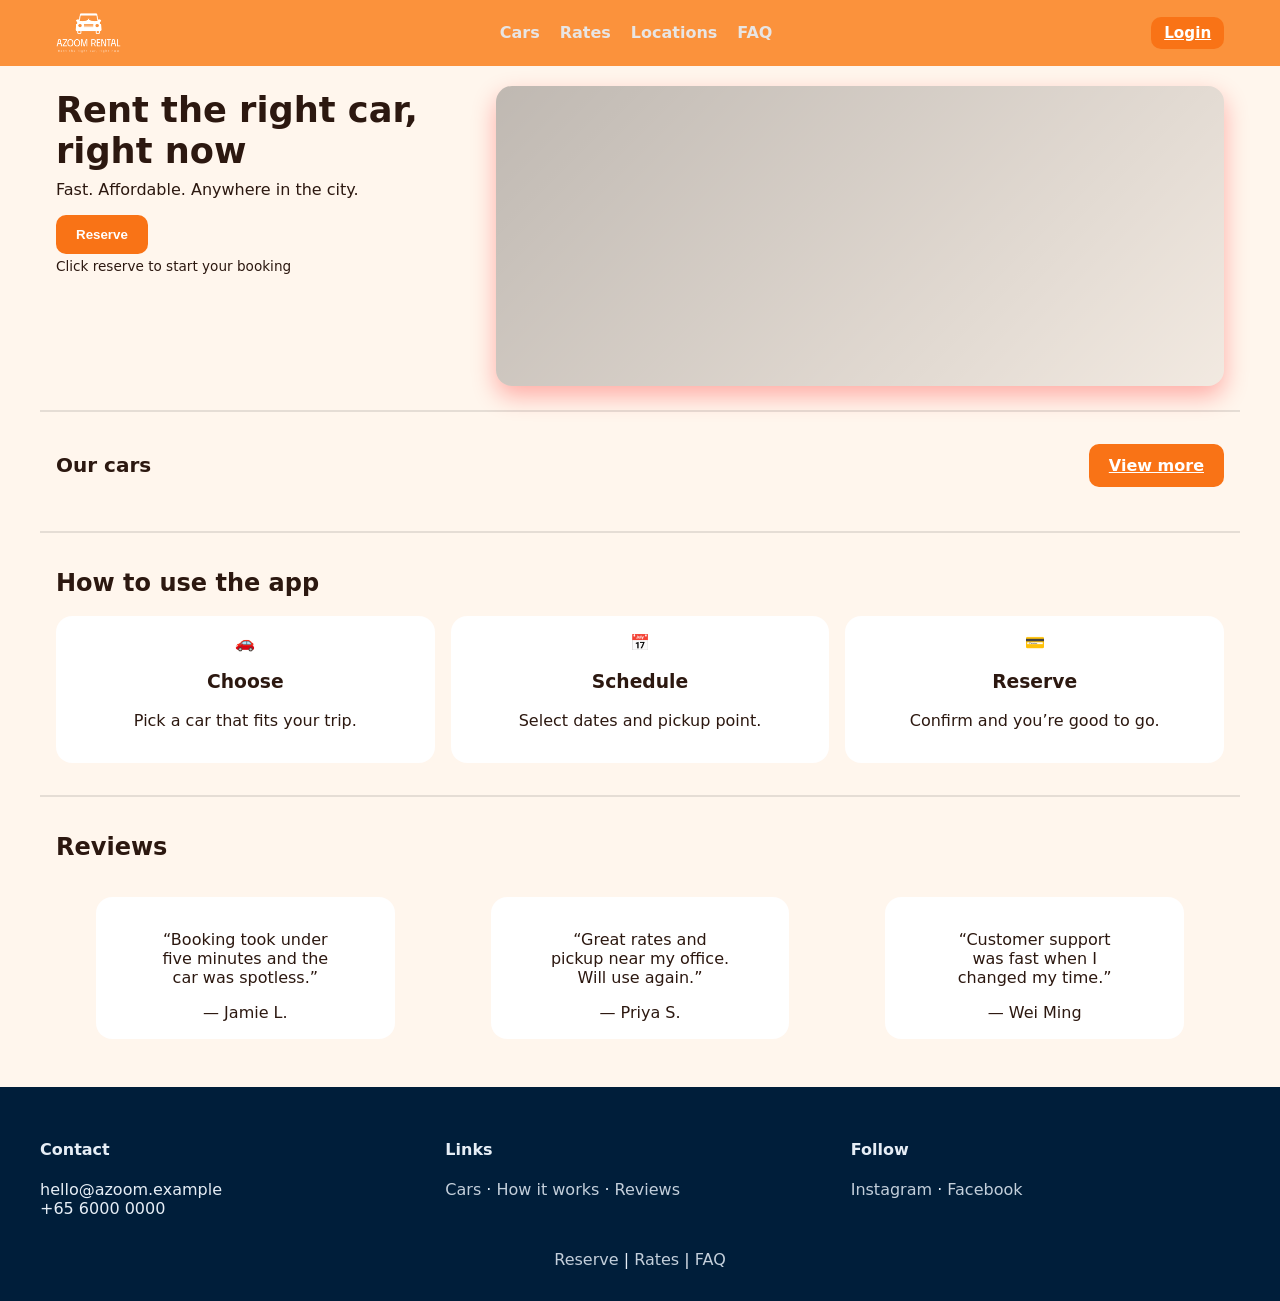
==== index.html @ f53ea522 "changes to file locations: - img folders wasnt detected on page, changes were made to file locations" ====
<!DOCTYPE html>
<html lang="en">
  <head>
    <meta charset="UTF-8" />
    <meta name="viewport" content="width=device-width, initial-scale=1" />
    <title>AZoom Rental</title>

    <link rel="stylesheet" href="./css/style.css" />
    <link
      rel="stylesheet"
      href="https://cdnjs.cloudflare.com/ajax/libs/font-awesome/6.5.0/css/all.min.css"
    />
    <script src="./js/script.js"></script>
  </head>

  <body>
    <!-- HEADER -->
    <header class="header" id="top">
      <div class="header-wrap">
        <!-- <a
          class="logo"
          src="img/azoom-rental-high-resolution-logo-transparent.png"
          href="./index.html"
          >AZoom Rental</a
        > -->
        <a href="./index.html">
          <img
            class="logo"
            src="./img/azoom-rental-high-resolution-logo-transparent.png"
            alt="AZoom Rental Logo"
            href="./index.html"
          />
        </a>

        <!-- main nav -->
        <nav id="main-nav" class="nav" aria-label="Primary">
          <a href="./carList.html">Cars</a>
          <a href="./rates.html">Rates</a>
          <a href="./location.html">Locations</a>
          <a href="./faq.html">FAQ</a>
        </nav>

        <!-- hamburger -->
        <button class="menu" aria-label="Open menu">
          <i class="fas fa-bars"></i>
        </button>

        <!-- login -->
        <div class="login">
          <a href="./login.html" class="btn small">Login</a>
        </div>
      </div>
    </header>

    <!-- MAIN -->
    <main>
      <!-- HERO -->
      <section class="hero" aria-label="Hero">
        <div class="hero-copy">
          <h1>Rent the right car, right now</h1>
          <p>Fast. Affordable. Anywhere in the city.</p>

          <div class="hero-actions">
            <a href="./reserve.html"><button class="btn">Reserve</button></a>
            <p class="hint">Click reserve to start your booking</p>
          </div>
        </div>

        <div class="hero-img">
          <div class="hero-overlay" aria-hidden="true"></div>
        </div>
      </section>

      <!-- CARS -->
      <section id="cars" class="cars">
        <div class="section-head">
          <h2>Our cars</h2>
          <a class="btn btn-ghost" href="./carList.html">View more</a>
        </div>

        <!-- MAKE SURE THAT THE SECTION FOLLOWS THE FORMATTING OF CAR LIST, OTHERWISE IT WILL BE INCONSISTENT -->

        <!-- <div class="cards">
          <article class="card">
            <img
              src="https://images.unsplash.com/photo-1502877338535-766e1452684a?q=80&w=1200&auto=format&fit=crop"
              alt="Black sedan on a street"
            />
            <div class="card-body">
              <div>
                <h3>Sleek Sedan</h3>
                <p class="meta">
                  <span class="tag">Sedan</span>
                  <span class="rating">★ 4.8</span>
                </p>
              </div>
              <a href="./reserve.html"
                ><button class="link-btn">Reserve</button></a
              >
            </div>
          </article>

          <article class="card">
            <img
              src="https://images.unsplash.com/photo-1503376780353-7e6692767b70?q=80&w=1200&auto=format&fit=crop"
              alt="Grey SUV parked by trees"
            />
            <div class="card-body">
              <div>
                <h3>Urban SUV</h3>
                <p class="meta">
                  <span class="tag">SUV</span> <span class="rating">★ 4.7</span>
                </p>
              </div>
              <a href="./reserve.html"
                ><button class="link-btn">Reserve</button></a
              >
            </div>
          </article>

          <article class="card">
            <img
              src="https://images.unsplash.com/photo-1511919884226-fd3cad34687c?q=80&w=1200&auto=format&fit=crop"
              alt="Blue hatchback in city"
            />
            <div class="card-body">
              <div>
                <h3>City Hatch</h3>
                <p class="meta">
                  <span class="tag">Hatch</span>
                  <span class="rating">★ 4.6</span>
                </p>
              </div>
              <a href="./reserve.html"
                ><button class="link-btn">Reserve</button></a
              >
            </div>
          </article>
        </div> -->
      </section>

      <!-- HOW TO -->
      <section id="howto" class="steps">
        <h2>How to use the app</h2>
        <div class="steps-grid">
          <div class="step">
            <div class="icon">🚗</div>
            <h3>Choose</h3>
            <p>Pick a car that fits your trip.</p>
          </div>
          <div class="step">
            <div class="icon">📅</div>
            <h3>Schedule</h3>
            <p>Select dates and pickup point.</p>
          </div>
          <div class="step">
            <div class="icon">💳</div>
            <h3>Reserve</h3>
            <p>Confirm and you’re good to go.</p>
          </div>
        </div>
      </section>

      <!-- REVIEWS -->
      <section id="reviews" class="reviews">
        <h2>Reviews</h2>
        <div class="reviews-grid">
          <figure class="review">
            <blockquote>
              “Booking took under five minutes and the car was spotless.”
            </blockquote>
            <figcaption>— Jamie L.</figcaption>
          </figure>
          <figure class="review">
            <blockquote>
              “Great rates and pickup near my office. Will use again.”
            </blockquote>
            <figcaption>— Priya S.</figcaption>
          </figure>
          <figure class="review">
            <blockquote>
              “Customer support was fast when I changed my time.”
            </blockquote>
            <figcaption>— Wei Ming</figcaption>
          </figure>
        </div>
      </section>
    </main>

    <!-- FOOTER -->
    <footer class="footer">
      <div class="footer-grid">
        <div>
          <h4>Contact</h4>
          <p>hello@azoom.example<br />+65 6000 0000</p>
        </div>
        <div>
          <h4>Links</h4>
          <p>
            <a href="#cars">Cars</a> · <a href="#howto">How it works</a> ·
            <a href="#reviews">Reviews</a>
          </p>
        </div>
        <div>
          <h4>Follow</h4>
          <p><a href="#">Instagram</a> · <a href="#">Facebook</a></p>
        </div>
      </div>
      <div class="map">
        <a href="#cars">Reserve</a> | <a href="#">Rates</a> |
        <a href="#">FAQ</a>
      </div>
    </footer>
  </body>
</html>
---- css/style.css ----
/* ========== VARIABLES ========== */
/* :root {
  --bg: #002b5b;
  --surface: #0a2b4d;
  --nav: #02325d;
  --brand: #ff7a1a;
  --brand-dark: #e56f16;
  --text: #f2f4f8;
  --muted: #a9bed2;
  --line: rgba(255, 255, 255, 0.08);
  --shadow: 0 10px 30px rgba(0, 0, 0, 0.25);
} */

/* Modern Travel */
:root {
  --bg: #fff6ed;
  --surface: #fff;
  --nav: #fb923c;
  --brand: #f97316; /* bright orange */
  --brand-dark: #ea580c;
  --text: #2c1810;
  --muted: #a16207;
  --accent: #fde047; /* sunshine yellow */
  --accent-hover: #facc15;
  --line: rgba(0, 0, 0, 0.1);
  --shadow: 0 10px 25px rgba(255, 0, 0, 0.3);
}

/* ========== BASE ========== */
* {
  box-sizing: border-box;
}
body {
  margin: 0;
  font-family: system-ui, -apple-system, Segoe UI, Roboto, Arial, sans-serif;
  background: var(--bg);
  color: var(--text);
}

/* ========== HEADER ========== */
.header {
  background: var(--nav);
  position: sticky;
  top: 0;
  z-index: 1000;
  transition: box-shadow 0.25s ease;
}
.header.scrolled {
  box-shadow: 0 6px 18px rgba(0, 0, 0, 0.25);
}
.header-wrap {
  max-width: 1200px;
  margin: 0 auto;
  padding: 0.8rem 1rem;
  display: flex;
  justify-content: space-between;
  align-items: center;
}

.logo {
  /* font-weight: 800;
  font-size: 1.3rem;
  color: #fff;
  text-decoration: none; */
  height: 40px; /* adjust to match your nav size */
  width: auto; /* keep proportions */
  display: block;
}

.nav {
  display: flex;
  gap: 1.25rem;
  justify-content: center;
}
.nav a {
  color: #e6eef6;
  text-decoration: none;
  font-weight: 600;
  opacity: 0.9;
}
.nav a:hover,
.nav a.active {
  opacity: 1;
  text-decoration: underline;
}

.menu {
  display: none;
  font-size: 1.6rem;
  color: white;
  background: none;
  border: none;
  cursor: pointer;
  position: absolute;
  right: 110px;
}

.login {
  display: flex;
  align-items: center;
  justify-content: flex-end;
}

.btn,
.sbtn {
  background: var(--brand);
  color: #fff;
  border: none;
  cursor: pointer;
  padding: 0.75rem 1.25rem;
  border-radius: 10px;
  font-weight: 800;
  transition: 0.15s;
}
.btn:hover,
.sbtn {
  background: var(--brand-dark);
  transform: translateY(-1px);
}
.btn.small,
.sbtn.small {
  padding: 0.45rem 0.8rem;
  font-size: 0.95rem;
}

/* ========== About section  ========== */
.hero {
  max-width: 1200px;
  margin: 1.25rem auto 0;
  padding: 0 1rem 1.5rem;
  display: grid;
  grid-template-columns: 420px 1fr;
  gap: 1.25rem;
  border-bottom: 2px solid var(--line);
}
.hero h1 {
  margin: 0.2rem 0 0.6rem;
  font-size: 2.2rem;
}
.hero p {
  margin: 0.2rem 0 1rem;
  color: var(--text);
}
.hint {
  font-size: 0.85rem;
  color: var(--muted);
}
.hero-img {
  min-height: 300px;
  border-radius: 16px;
  background: center/cover no-repeat
    url("https://images.unsplash.com/photo-1494976388531-d1058494cdd8?q=80&w=1600&auto=format&fit=crop");
  position: relative;
  overflow: hidden;
  box-shadow: var(--shadow);
}
.hero-overlay {
  position: absolute;
  inset: 0;
  background: linear-gradient(135deg, rgba(0, 0, 0, 0.25), rgba(0, 0, 0, 0.05));
}

/* ========== CARS ========== */
.cars {
  max-width: 1200px;
  margin: 1rem auto 0;
  padding: 1rem;
}
.section-head {
  display: flex;
  justify-content: space-between;
  align-items: center;
  margin-bottom: 0.75rem;
}
.section-head h2 {
  margin: 0;
  font-size: 1.25rem;
}

.cards {
  display: grid;
  grid-template-columns: repeat(3, 1fr);
  gap: 1rem;
}
.link-btn {
  background: none;
  border: none;
  color: var(--brand);
  font-weight: 800;
  cursor: pointer;
}
.link-btn:hover {
  text-decoration: underline;
}
/*
.card {
  background: var(--surface);
  border-radius: 16px;
  overflow: hidden;
  display: flex;
  flex-direction: column;
  border: 1px solid rgba(255, 255, 255, 0.06);
  transition: 0.2s ease;
}
.card:hover {
  transform: translateY(-6px);
  box-shadow: var(--shadow);
}
.card img {
  width: 100%;
  height: 170px;
  object-fit: cover;
}
.card-body {
  padding: 0.9rem;
  display: flex;
  justify-content: space-between;
  align-items: center;
} */
/* .meta {
  color: var(--text);
}
.tag {
  padding: 0.08rem 0.4rem;
  background: rgba(255, 255, 255, 0.08);
  border-radius: 6px;
  margin-right: 0.4rem;
  font-size: 0.8rem;
}
.rating {
  font-weight: 700;
}
.price {
  font-weight: 800;
}
*/

/* ========== STEPS & REVIEWS ========== */
.steps,
.reviews {
  max-width: 1200px;
  margin: 1rem auto 0;
  padding: 1rem;
  border-top: 2px solid var(--line);
}
.steps-grid,
.reviews-grid {
  margin-top: 0.5rem;
  display: grid;
  gap: 1rem;
  grid-template-columns: repeat(3, 1fr);
}
.step,
.review {
  background: var(--surface);
  border: 1px solid rgba(255, 255, 255, 0.06);
  border-radius: 16px;
  padding: 1rem;
  text-align: center;
}

/* ========== FOOTER ========== */
.footer {
  background: #001e3a;
  color: #e6eef6;
  padding: 2rem 1rem;
  margin-top: 1rem;
}
.footer-grid {
  max-width: 1200px;
  margin: 0 auto;
  display: grid;
  grid-template-columns: repeat(auto-fit, minmax(220px, 1fr));
  gap: 1rem;
}
.footer-grid a,
.map a {
  color: #c3cfdb;
  text-decoration: none;
}
.footer-grid a:hover,
.map a:hover {
  text-decoration: underline;
}
.map {
  text-align: center;
  margin-top: 1rem;
}

/* Under carList.html*/
/* ===== Car list layout ===== */
.list {
  max-width: 1200px;
  margin: 1.25rem auto 0;
  padding: 0 1rem 1.5rem;
}

.list-head {
  display: flex;
  align-items: center;
  justify-content: space-between;
  gap: 1rem;
  margin-bottom: 0.75rem;
  border-bottom: 2px solid var(--line);
  padding-bottom: 0.75rem;
}
.list-head h1 {
  margin: 0;
}

/* search */
.search {
  display: flex;
  gap: 0.5rem;
  align-items: center;
}
.search input {
  width: clamp(220px, 40vw, 420px);
  padding: 0.65rem 0.8rem;
  border-radius: 10px;
  border: 1px solid rgba(255, 255, 255, 0.18);
  background: rgba(255, 255, 255, 0.06);
  color: var(--text);
  outline: none;
  transition: all 0.25s ease;
}
.search input::placeholder {
  color: var(--muted);
}
.search .sbtn {
  padding: 0.6rem 0.9rem;
}
.search input:hover,
.search input:focus {
  background: rgba(255, 255, 255, 0.18);
  border-color: var(--brand, #ff7a1a);
  box-shadow: 0 0 6px rgba(255, 122, 26, 0.4);
}
.sr {
  position: absolute;
  left: -9999px;
}

/* Filters */
/* two-column body */
.list-body {
  display: grid;
  grid-template-columns: 260px 1fr;
  gap: 1.25rem;
  margin-top: 1rem;
  justify-content: center; /* centers the grid items */
  align-items: start;
}

/* filters (left) */
/* .filters {
  background: var(--surface);
  border: 1px solid rgba(255, 255, 255, 0.06);
  border-radius: 14px;
  padding: 1rem;
  height: fit-content;
  position: sticky;
  top: 76px;
} */

.filters {
  background: var(--panel, #f7f8fa);
  border: 1px solid var(--line, #e6e8eb);
  border-radius: 14px;
  padding: 1rem;
  position: sticky;
  top: 76px;
  height: fit-content;
}

/* .filter-group + .filter-group {
  margin-top: 1rem;
} */

.filter-group {
  padding: 0.75rem 0;
}
.filter-group + .filter-group {
  border-top: 1px solid var(--brand, #e6e8eb);
}

/* .filter-group h3 {
  font-size: 1rem;
  margin: 0 0 0.5rem;
} */

.filter-group h3 {
  margin: 0 0 0.5rem;
  font-size: 1.05rem;
  font-weight: 800;
  color: var(--text, #0b1b2b);
}

/* .filters label {
  display: flex;
  align-items: center;
  gap: 0.5rem;
  margin: 0.35rem 0;
  cursor: pointer;
  color: var(--text);
} */

.filters label {
  display: flex;
  align-items: center;
  gap: 0.65rem;
  padding: 0.35rem 0;
  cursor: pointer;
  color: var(--text);
  user-select: none;
}

/* Custom checkbox (square, outlined) */
.filters input[type="checkbox"] {
  appearance: none;
  width: 20px;
  height: 20px;
  border: 2px solid var(--brand-dark);
  border-radius: 6px;
  background: var(--bg);
  display: grid;
  place-content: center;
  transition: background 0.2s ease, border-color 0.2s ease, box-shadow 0.2s ease;
}

/* Hover ring */
.filters input[type="checkbox"]:hover {
  box-shadow: 0 0 0 4px rgba(255, 122, 26, 0.12);
}

/* Focus ring (keyboard) */
.filters input[type="checkbox"]:focus-visible {
  outline: 2px solid var(--brand, #ff7a1a);
  outline-offset: 2px;
}

/* Checked fill + tick */
.filters input[type="checkbox"]:checked {
  background: var(--brand, #ff7a1a);
  border-color: var(--brand, #ff7a1a);
}
.filters input[type="checkbox"]:checked::after {
  content: "";
  width: 6px;
  height: 10px;
  border: 3px solid #fff;
  border-top: 0;
  border-left: 0;
  transform: translateY(-1px) rotate(45deg);
}

.filter-apply {
  width: 100%;
  margin-top: 0.75rem;
}

/* cards already exist; we just ensure spacing works here */
.cards {
  align-content: start;
}

/* Under carList.html */
.carList-hero {
  position: absolute;
  bottom: 0;
  right: 0%;
  width: 100%;
  max-width: none;
  height: auto;
  object-fit: fill;
  z-index: 0;
  filter: drop-shadow(0 18px 28px rgba(0, 0, 0, 0.25));
  pointer-events: none;
}
/* Specs under title: two lines (e.g., SUV / 5-seater) */
.specs {
  list-style: none;
  padding: 0;
  margin: 0 0 0.5rem;
  color: var(--muted);
  font-size: 1.05rem;
  line-height: 1.5;
}
.specs li + li {
  margin-top: 0.15rem;
}
/* Top-left pill badges */
.badges {
  display: flex;
  gap: 0.5rem;
  margin-bottom: 0.75rem;
}

.badge {
  display: inline-flex;
  align-items: center;
  gap: 0.4rem;
  padding: 0.35rem 0.7rem;
  font-size: 0.9rem;
  font-weight: 700;
  border-radius: 999px;
  background: rgba(255, 255, 255, 0.9);
  color: #0f1b2d; /* readable on the light pill */
  border: 1px solid rgba(0, 0, 0, 0.06);
}

.specs {
  list-style: none;
  margin: 0.3rem 0 0;
  padding: 0;
  color: var(--muted);
  font-size: 0.9rem;
  line-height: 1.4;
}

/* Big model title */
.car-title {
  margin: 0.25rem 0 0.6rem;
  font-size: clamp(1.6rem, 3.5vw, 2.1rem);
  line-height: 1.1;
  color: var(--text);
  font-weight: 600;
}
.car-card {
  position: relative;
  isolation: isolate;
  background: var(--surface);
  border-radius: 22px;
  padding: 1rem 1rem 0.25rem;
  min-height: 420px; /* gives room for the big title + image */
  overflow: hidden;
  border: 1px solid rgba(255, 255, 255, 0.06);
  transition: 0.2s ease;
}

.car-card:hover {
  transform: translateY(-6px);
  box-shadow: var(--shadow);
}
.cardList-body {
  position: relative;
  z-index: 1;
  padding: 0.25rem 0.5rem 1rem;
}

/* .sbtn.block {
  display: block;
  text-align: center;
  width: 100%;
}
.sbtn.outline {
  background: transparent;
  border: 1px solid var(--line, rgba(255, 255, 255, 0.18));
  color: var(--text, #f2f4f8);
  padding: 0.75rem 1rem;
  border-radius: 12px;
  font-weight: 600;
}
.sbtn.outline:hover {
  border-color: var(--brand, #ff7a1a);
  color: #fff;
} */

/* responsive */
@media (max-width: 960px) {
  .list-body {
    grid-template-columns: 1fr;
  }
  .filters {
    position: static;
    display: grid;
    grid-template-columns: repeat(2, minmax(0, 1fr));
    gap: 1rem;
  }
}
@media (max-width: 560px) {
  .filters {
    grid-template-columns: 1fr;
  }
  .search {
    width: 100%;
    justify-content: flex-end;
  }
  .search input {
    width: 100%;
  }
}

/* under rates.html */
/* ===== rates page ===== */
/* .rate-header h1 {
  display: flex;
  justify-content: center;
}

.rate-header p {
  display: flex;
  justify-content: center;
} */

/* Containers & type */
.car-container {
  width: 1100px;
  margin-inline: auto;
  padding: 3rem 1.25rem;
}
.xl {
  font-size: clamp(2rem, 2.6vw + 1rem, 3rem);
  line-height: 1.1;
  margin: 0;
}
.lead {
  margin: 1rem 0 2rem;
  font-size: 1.125rem;
  color: var(--muted, #6b7280);
}

/* Hero */
.rates-hero {
  text-align: center;
  padding-top: 5rem;
  padding-bottom: 1rem;
}

/* Segmented toggle */
.rates-toggle {
  display: inline-flex;
  align-items: center;
  gap: 1rem;
}
.segmented {
  display: inline-grid;
  grid-template-columns: 1fr 1fr;
  background: var(--surface, #0a2b4d);
  border-radius: 999px;
  padding: 0.25rem;
  box-shadow: var(--shadow, 0 10px 30px rgba(0, 0, 0, 0.15));
}
.seg-btn {
  border: 0;
  background: transparent;
  color: var(--text, #fff);
  padding: 0.75rem 1.25rem;
  border-radius: 999px;
  font-weight: 600;
  cursor: pointer;
}
.seg-btn.active {
  background: var(--brand, #ff7a1a);
  color: #fff;
}
.save-note {
  position: relative;
  font-size: 0.95rem;
  color: var(--muted, #a9bed2);
}
.save-note .curve {
  position: absolute;
  left: -2.25rem;
  top: -0.75rem;
  width: 28px;
  height: 28px;
  border: 2px solid currentColor;
  border-color: currentColor transparent transparent currentColor;
  border-radius: 50% 0 0 0;
  transform: rotate(-30deg);
}

/* Grid of cards */
.rates-grid {
  display: grid;
  gap: 1.25rem;
  padding-top: 1rem;
  padding-bottom: 4rem;
  grid-template-columns: repeat(3, minmax(0, 1fr));
}
@media (max-width: 960px) {
  .rates-grid {
    grid-template-columns: 1fr;
  }
}

/* rate Card */
.rate-card {
  background: var(--surface, #0a2b4d);
  border: 1px solid var(--line, rgba(255, 255, 255, 0.08));
  border-radius: 18px;
  padding: 1.5rem;
  box-shadow: var(--shadow, 0 10px 30px rgba(0, 0, 0, 0.2));
  display: flex;
  flex-direction: column;
  gap: 1rem;
}
.rate-card h3 {
  margin: 0 0.25rem;
  font-size: 1.5rem;
}

/* Hide full-day cards when hidden attribute is present */
.rate-card[hidden] {
  display: none !important;
}
.car-hero {
  width: 100%;
  max-width: 320px;
  margin: 0.25rem auto 0;
  display: block;
}

/* Rows */
.rows {
  border-top: 1px solid var(--line, rgba(255, 255, 255, 0.08));
  padding-top: 0.5rem;
}
.rows.subtle {
  opacity: 0.9;
}
.row {
  display: flex;
  justify-content: space-between;
  align-items: center;
  padding: 0.6rem 0.25rem;
}
.row span {
  color: var(--muted, #a9bed2);
}
.row strong {
  font-weight: 800;
}

/* Buttons */
.btn.block {
  display: block;
  text-align: center;
  width: 100%;
}
.btn.outline {
  background: transparent;
  border: 1px solid var(--line, rgba(255, 255, 255, 0.18));
  color: var(--text, #f2f4f8);
  padding: 0.75rem 1rem;
  border-radius: 12px;
  font-weight: 600;
}
.btn.outline:hover {
  border-color: var(--brand, #ff7a1a);
  color: #fff;
}

/* Reserve code */
.container {
  max-width: 1100px;
  margin: 0 auto;
  padding: 2rem 1.25rem;
}
.xl {
  font-size: clamp(2rem, 2.6vw + 1rem, 3rem);
  margin: 0;
}
.lead {
  color: var(--muted, #a9bed2);
  margin: 0.5rem 0 1.5rem;
}

/* Stepper */
.stepper {
  display: flex;
  gap: 1rem;
  list-style: none;
  padding: 0;
  margin: 0.25rem 0 2rem;
  color: var(--muted);
}
.stepper li {
  padding: 0.4rem 0.75rem;
  border: 1px solid var(--line, rgba(255, 255, 255, 0.12));
  border-radius: 999px;
}
.stepper li.active {
  background: var(--brand, #ff7a1a);
  color: #fff;
  border-color: transparent;
}

/* Layout */
.reserve-grid {
  display: grid;
  grid-template-columns: 1.35fr 0.65fr;
  gap: 1.25rem;
  align-items: start;
}
@media (max-width: 960px) {
  .reserve-grid {
    grid-template-columns: 1fr;
  }
}

.form-card,
.summary-card {
  background: var(--surface, #0a2b4d);
  border: 1px solid var(--line, rgba(255, 255, 255, 0.08));
  border-radius: 16px;
  padding: 1.25rem;
  box-shadow: var(--shadow, 0 10px 30px rgba(0, 0, 0, 0.2));
  margin-bottom: 1rem;
}

/* Sticky summary */
.summary-col {
  position: sticky;
  top: 84px;
}
@media (max-width: 960px) {
  .summary-col {
    position: static;
  }
}

/* Fields */
.field {
  display: grid;
  gap: 0.4rem;
}
.field > span {
  font-weight: 600;
}
.field input,
.field textarea,
.field select {
  width: 100%;
  background: transparent;
  color: var(--text, #f2f4f8);
  border: 1px solid var(--line, rgba(255, 255, 255, 0.18));
  border-radius: 10px;
  padding: 0.7rem 0.9rem;
}
.grid-2 {
  display: grid;
  grid-template-columns: 1fr 1fr;
  gap: 0.75rem;
}
@media (max-width: 640px) {
  .grid-2 {
    grid-template-columns: 1fr;
  }
}
.mini {
  font-size: 0.9rem;
}
.muted {
  color: var(--muted, #a9bed2);
}

/* Segmented toggle (reuse from Rates page if you added it) */
.segmented {
  display: inline-grid;
  grid-template-columns: 1fr 1fr;
  gap: 0.25rem;
  background: var(--bg, #002b5b);
  border-radius: 999px;
  padding: 0.25rem;
}
.seg-btn {
  border: 0;
  background: transparent;
  color: var(--text);
  padding: 0.6rem 1rem;
  border-radius: 999px;
  font-weight: 700;
  cursor: pointer;
}
.seg-btn.active {
  background: var(--brand);
  color: #fff;
}

/* Vehicle */
.vehicle-card {
  display: grid;
  grid-template-columns: 120px 1fr;
  gap: 0.75rem;
  align-items: center;
}
.veh-img {
  width: 100%;
  height: 80px;
  object-fit: cover;
  border-radius: 10px;
}
.veh-name {
  margin: 0;
}
.veh-tags {
  margin: 0.25rem 0 0;
}

/* Checks & radios */
.checks,
.radios {
  display: grid;
  gap: 0.5rem;
  margin-top: 0.5rem;
}
.check,
.radio {
  display: flex;
  align-items: center;
  gap: 0.6rem;
}
.check em,
.radio em {
  margin-left: auto;
  color: var(--muted);
}

/* Summary */
.sum-row {
  display: flex;
  justify-content: space-between;
  align-items: center;
  padding: 0.4rem 0;
}
.sum-row.total {
  font-size: 1.15rem;
  font-weight: 800;
}
.btn.block {
  display: block;
  text-align: center;
  width: 100%;
  margin-top: 0.75rem;
}
.form-head {
  display: flex;
  justify-content: space-between;
  align-items: center;
  margin-bottom: 0.5rem;
}
.mini-link {
  font-size: 0.9rem;
  color: var(--text);
  opacity: 0.8;
  text-decoration: underline;
}

/* ===== faq ===== */
.faq details {
  background: var(--surface);
  border-radius: 10px;
  padding: 0.8rem 1rem;
  margin: 0.6rem 0;
}

.faq summary {
  font-weight: 700;
  cursor: pointer;
}

/* ===== locations ===== */
.loc-grid {
  display: grid;
  grid-template-columns: repeat(auto-fit, minmax(300px, 1fr));
  gap: 1rem;
  margin-top: 1rem;
}

.loc-card {
  background: var(--surface);
  padding: 1rem;
  border-radius: 10px;
}

.map-box {
  border-radius: 8px;
  overflow: hidden;
  margin-top: 0.5rem;
}

.map-box iframe {
  width: 100%;
  height: 220px;
  border: 0;
}

/* ========== login ========== */
.container {
  max-width: 480px;
  margin: 0 auto;
  padding: 4rem 1rem;
}

.login-card {
  background: var(--surface, #0a2b4d);
  border: 1px solid var(--line, rgba(255, 255, 255, 0.1));
  border-radius: 16px;
  padding: 2rem;
  box-shadow: var(--shadow, 0 10px 30px rgba(0, 0, 0, 0.25));
  text-align: center;
}

.login-form {
  display: grid;
  gap: 1rem;
  margin-top: 1.5rem;
  text-align: left;
}

.field {
  display: grid;
  gap: 0.3rem;
}

.field span {
  font-weight: 600;
}

.field input {
  width: 100%;
  background: transparent;
  border: 1px solid var(--line, rgba(255, 255, 255, 0.15));
  border-radius: 10px;
  color: var(--text, #f2f4f8);
  padding: 0.75rem 1rem;
}

.btn.block {
  display: block;
  width: 100%;
  text-align: center;
  padding: 0.8rem;
  border-radius: 12px;
  border: none;
  background: var(--brand, #ff7a1a);
  color: #fff;
  font-weight: 700;
  cursor: pointer;
  transition: 0.2s ease;
}

.btn.block:hover {
  background: var(--brand-dark, #e56f16);
}

.muted {
  color: var(--muted, #a9bed2);
}

.mini {
  font-size: 0.9rem;
  margin-top: 1rem;
}

/* ========== RESPONSIVE ========== */
@media (max-width: 960px) {
  .hero {
    grid-template-columns: 1fr;
  }
  .cards,
  .reviews-grid,
  .steps-grid {
    grid-template-columns: repeat(2, 1fr);
  }
}

@media (max-width: 640px) {
  .menu {
    display: block;
  }
  .nav {
    display: none;
    position: absolute;
    top: 60px;
    right: 0;
    background: var(--nav);
    flex-direction: column;
    padding: 1rem;
    border-radius: 8px;
    width: 180px;
  }
  .nav.open {
    display: flex;
  }
  .cards,
  .reviews-grid,
  .steps-grid {
    grid-template-columns: 1fr;
  }
  .btn {
    width: 100%;
  }
}
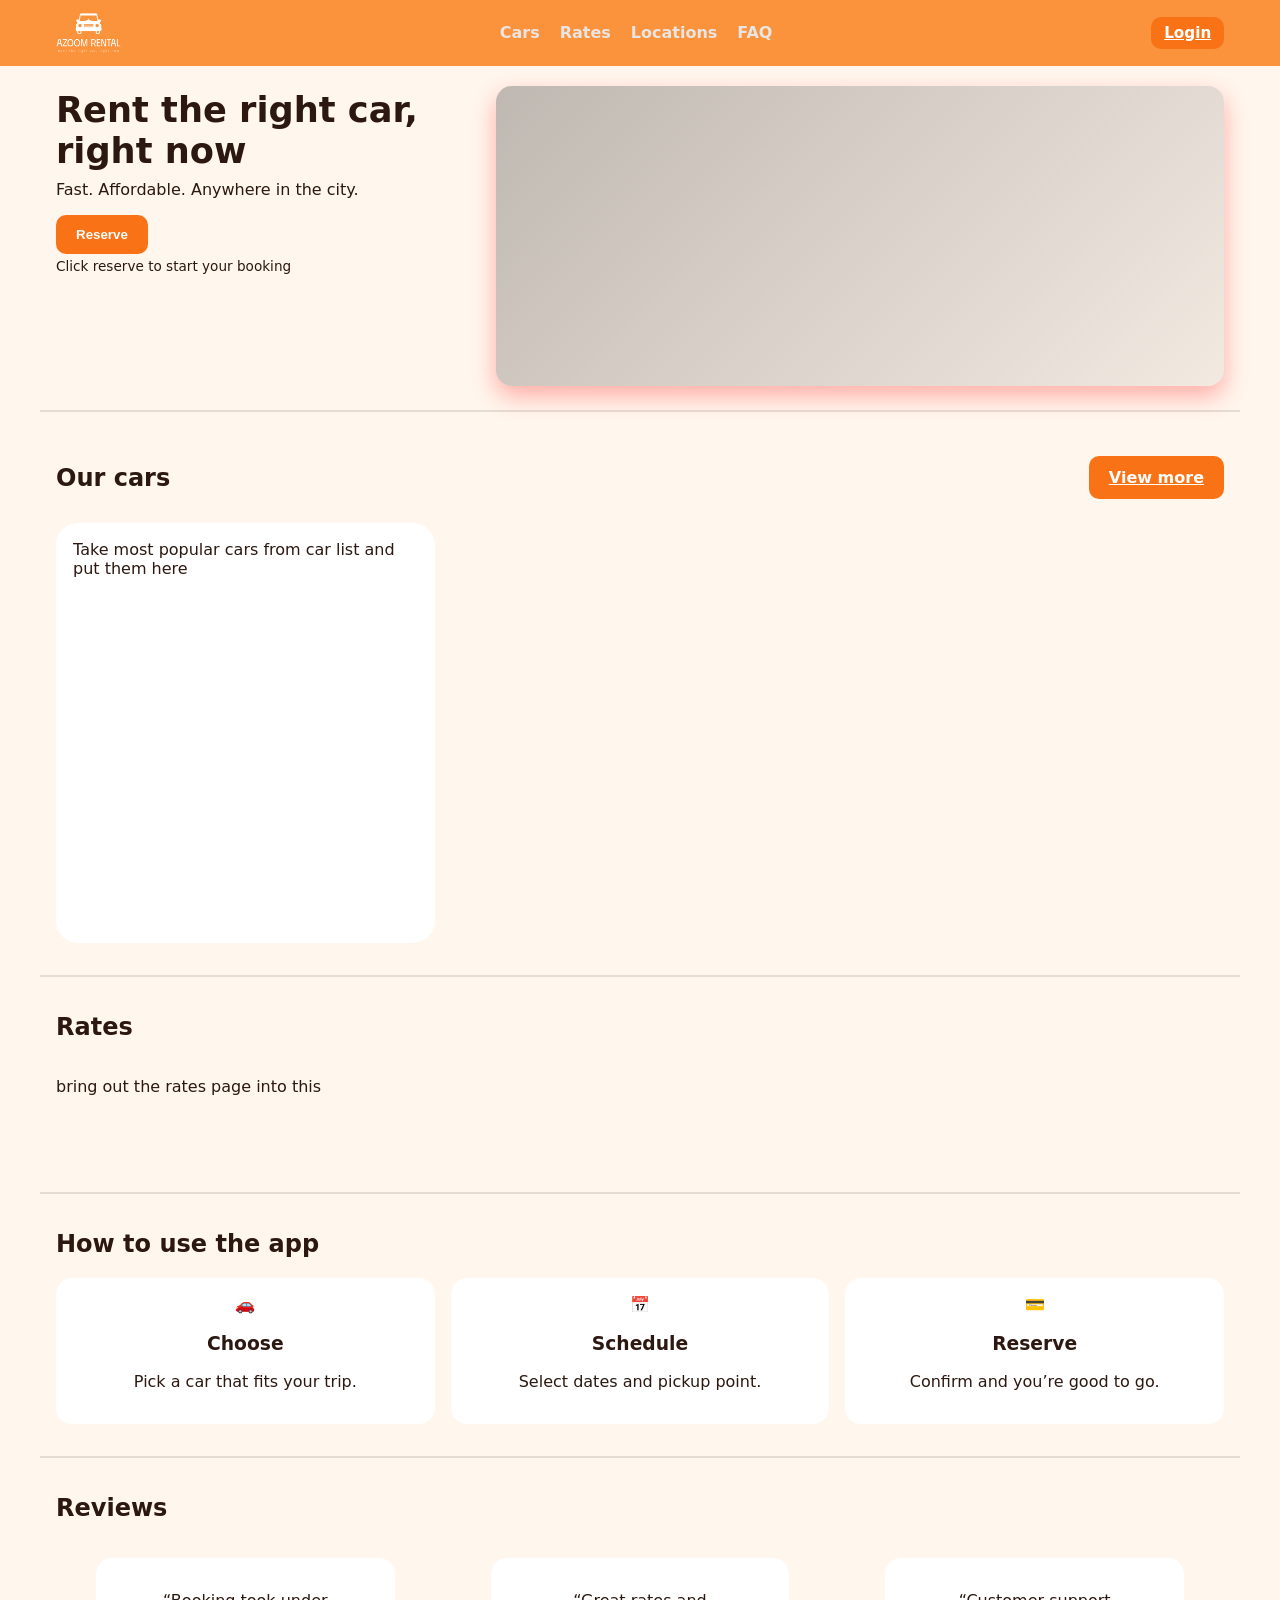
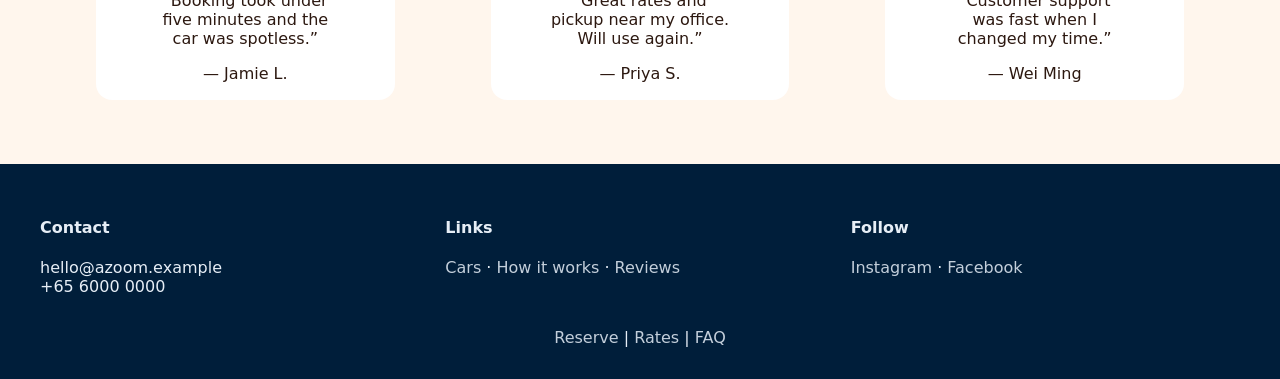
==== commit d1e458ad: "Minor changes made: - footer now fixed to the bottom, regardless of content being too little or too " ====
--- a/index.html
+++ b/index.html
@@ -10,7 +10,7 @@
       rel="stylesheet"
       href="https://cdnjs.cloudflare.com/ajax/libs/font-awesome/6.5.0/css/all.min.css"
     />
-    <script src="./js/script.js"></script>
+    <script src="./js/script.js" defer></script>
   </head>
 
   <body>
@@ -79,7 +79,11 @@
         </div>
 
         <!-- MAKE SURE THAT THE SECTION FOLLOWS THE FORMATTING OF CAR LIST, OTHERWISE IT WILL BE INCONSISTENT -->
-
+        <div class="cards">
+          <article class="car-card">
+            Take most popular cars from car list and put them here
+          </article>
+        </div>
         <!-- <div class="cards">
           <article class="card">
             <img
@@ -137,6 +141,12 @@
             </div>
           </article>
         </div> -->
+      </section>
+
+      <!-- RATES -->
+      <section class="steps">
+        <h2>Rates</h2>
+        <div class="rates-grid">bring out the rates page into this</div>
       </section>
 
       <!-- HOW TO -->
--- a/css/style.css
+++ b/css/style.css
@@ -35,8 +35,21 @@
   font-family: system-ui, -apple-system, Segoe UI, Roboto, Arial, sans-serif;
   background: var(--bg);
   color: var(--text);
-}
-
+  height: 100%;
+  min-height: 100dvh;
+  display: flex;
+  flex-direction: column;
+}
+
+main {
+  flex: 1 0 auto;
+}
+
+main::after {
+  content: "";
+  display: block;
+  height: 1rem; /* the “gap” above the footer */
+}
 /* ========== HEADER ========== */
 .header {
   background: var(--nav);
@@ -112,8 +125,7 @@
   font-weight: 800;
   transition: 0.15s;
 }
-.btn:hover,
-.sbtn {
+.btn:hover {
   background: var(--brand-dark);
   transform: translateY(-1px);
 }
@@ -172,10 +184,10 @@
   align-items: center;
   margin-bottom: 0.75rem;
 }
-.section-head h2 {
+/* .section-head h2 {
   margin: 0;
   font-size: 1.25rem;
-}
+} */
 
 .cards {
   display: grid;
@@ -319,7 +331,7 @@
   padding: 0.65rem 0.8rem;
   border-radius: 10px;
   border: 1px solid rgba(255, 255, 255, 0.18);
-  background: rgba(255, 255, 255, 0.06);
+  /* background: rgba(255, 255, 255, 0.06); */
   color: var(--text);
   outline: none;
   transition: all 0.25s ease;
@@ -332,7 +344,7 @@
 }
 .search input:hover,
 .search input:focus {
-  background: rgba(255, 255, 255, 0.18);
+  /* background: rgba(255, 255, 255, 0.18); */
   border-color: var(--brand, #ff7a1a);
   box-shadow: 0 0 6px rgba(255, 122, 26, 0.4);
 }
@@ -454,11 +466,6 @@
   transform: translateY(-1px) rotate(45deg);
 }
 
-.filter-apply {
-  width: 100%;
-  margin-top: 0.75rem;
-}
-
 /* cards already exist; we just ensure spacing works here */
 .cards {
   align-content: start;
@@ -470,9 +477,9 @@
   bottom: 0;
   right: 0%;
   width: 100%;
-  max-width: none;
-  height: auto;
-  object-fit: fill;
+  height: 200px;
+  object-fit: cover;
+  object-position: center;
   z-index: 0;
   filter: drop-shadow(0 18px 28px rgba(0, 0, 0, 0.25));
   pointer-events: none;
@@ -521,8 +528,8 @@
 /* Big model title */
 .car-title {
   margin: 0.25rem 0 0.6rem;
-  font-size: clamp(1.6rem, 3.5vw, 2.1rem);
-  line-height: 1.1;
+  font-size: clamp(1.4rem, 3.5vw, 2rem);
+  line-height: 1;
   color: var(--text);
   font-weight: 600;
 }
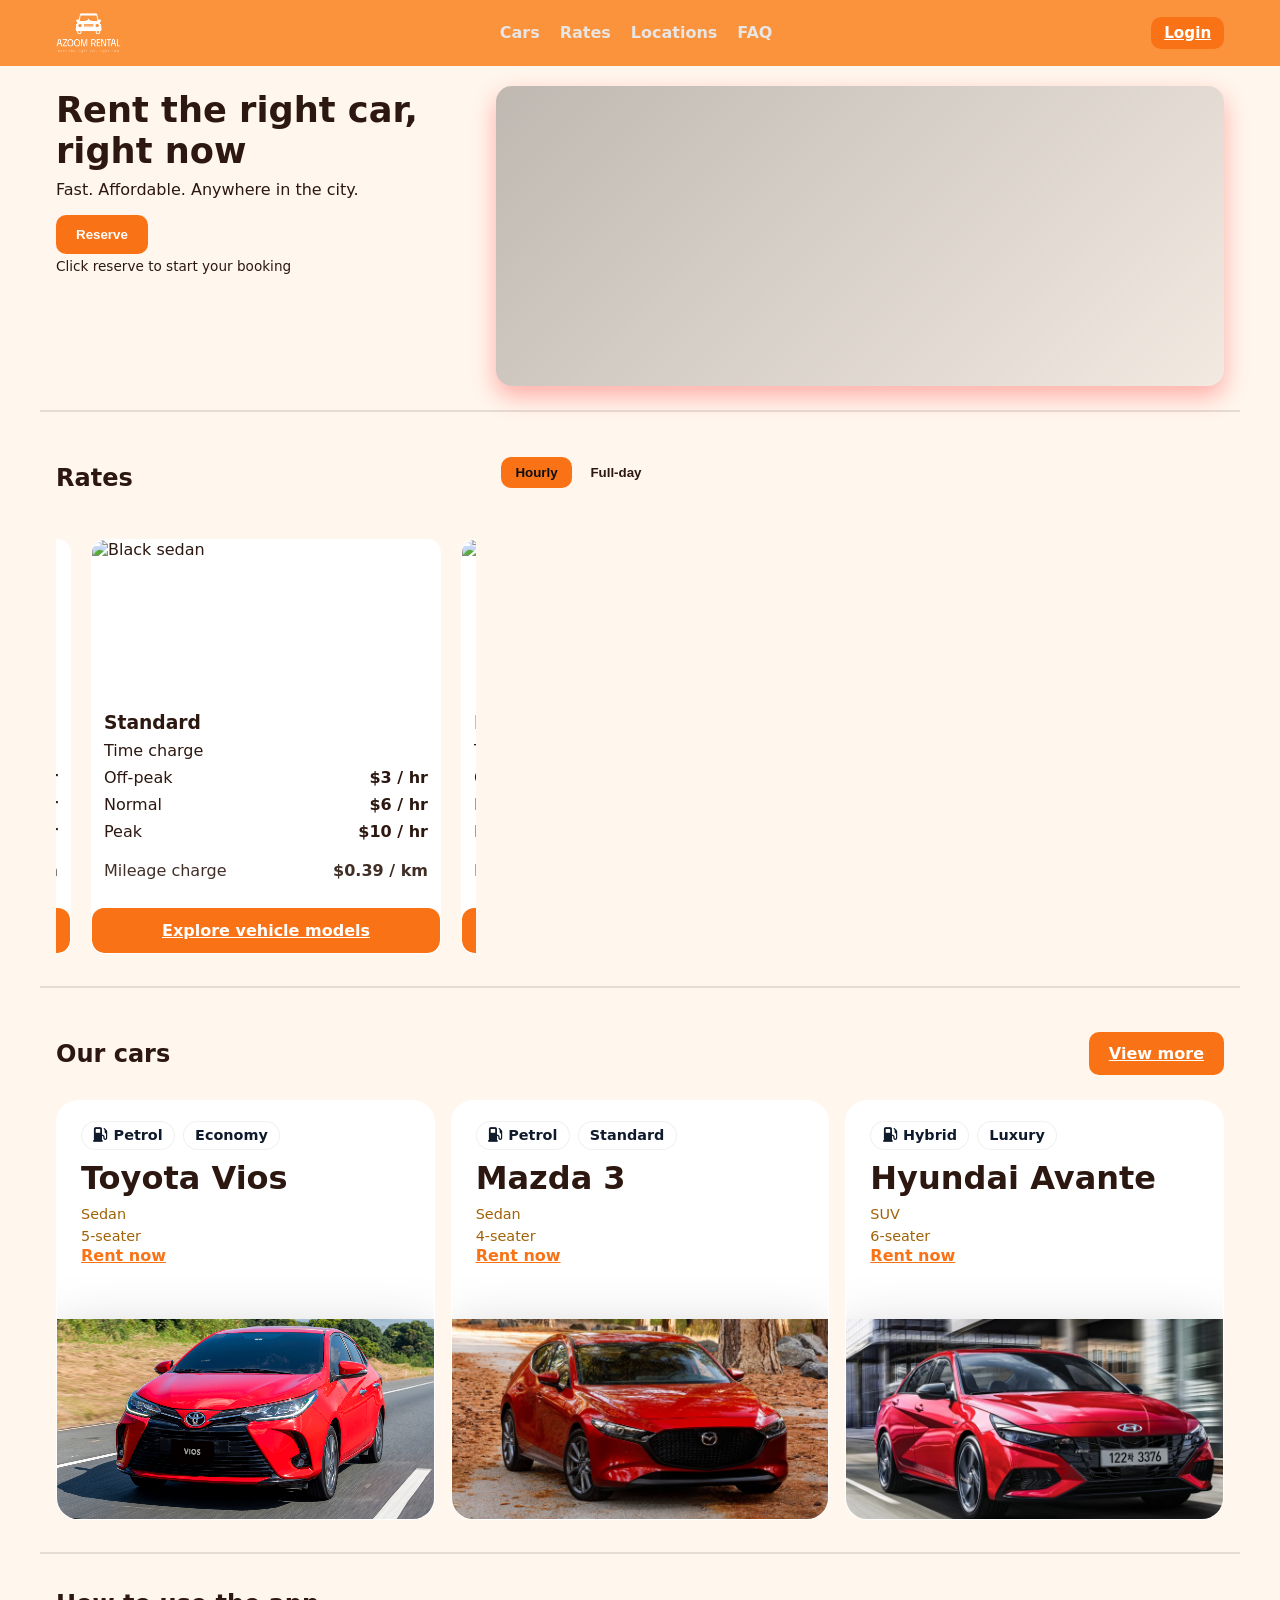
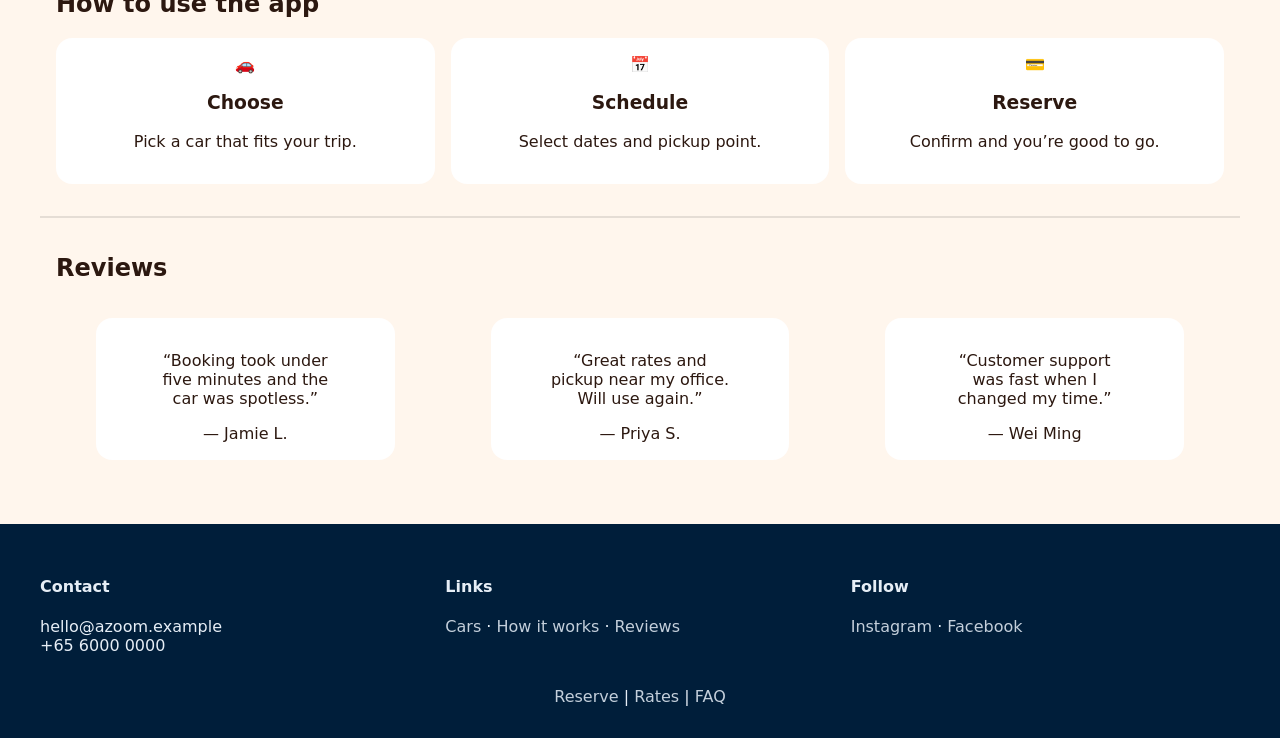
==== commit 541cdf6b: "changes made: - put rates cards in index.html - attempted to filter carLIst from rates page, but uns" ====
--- a/index.html
+++ b/index.html
@@ -71,6 +71,193 @@
         </div>
       </section>
 
+      <!-- RATES -->
+      <!-- <section class="hero">
+        <h2>Rates</h2>
+        <div class="rates-grid">bring out the rates page into this</div>
+      </section> -->
+      <!-- RATES -->
+      <section class="hero rates-hero">
+        <h2>Rates</h2>
+
+        <!-- segmented toggle -->
+        <div class="rates-toggle">
+          <div class="segmented" role="tablist" aria-label="Rate type">
+            <button
+              class="seg-btn active"
+              role="tab"
+              aria-selected="true"
+              data-view="hourly"
+            >
+              Hourly
+            </button>
+            <button
+              class="seg-btn"
+              role="tab"
+              aria-selected="false"
+              data-view="fullday"
+            >
+              Full-day
+            </button>
+          </div>
+        </div>
+
+        <!-- PRICE CARDS -->
+        <section class="rates-grid" aria-live="polite">
+          <!-- Economy -->
+          <article class="rate-card" data-segment="hourly">
+            <img
+              src="https://images.unsplash.com/photo-1502877338535-766e1452684a?q=80&w=1200&auto=format&fit=crop"
+              alt="Black sedan"
+            />
+            <h3>Economy</h3>
+            <div class="rows">
+              <div class="row"><span>Time charge</span></div>
+              <div class="row">
+                <span>Off-peak</span><strong>$3 / hr</strong>
+              </div>
+              <div class="row"><span>Normal</span><strong>$5 / hr</strong></div>
+              <div class="row"><span>Peak</span><strong>$9 / hr</strong></div>
+            </div>
+            <div class="rows subtle">
+              <div class="row">
+                <span>Mileage charge</span><strong>$0.39 / km</strong>
+              </div>
+            </div>
+            <a href="./carList.html?filter=economy" class="btn outline block"
+              >Explore vehicle models</a
+            >
+          </article>
+
+          <article class="rate-card" data-segment="fullday" hidden>
+            <img
+              src="https://images.unsplash.com/photo-1502877338535-766e1452684a?q=80&w=1200&auto=format&fit=crop"
+              alt="Black sedan"
+            />
+            <h3>Economy</h3>
+            <div class="rows">
+              <div class="row">
+                <span>Full-day (24h)</span><strong>$68 / day</strong>
+              </div>
+              <div class="row">
+                <span>Public Holidays</span><strong>$68 / day</strong>
+              </div>
+              <div class="row"><span>Deposit</span><strong>$0</strong></div>
+            </div>
+            <div class="rows subtle">
+              <div class="row">
+                <span>Mileage charge</span><strong>$0.39 / km</strong>
+              </div>
+            </div>
+            <a href="./carList.html?filter=economy" class="btn outline block"
+              >Explore vehicle models</a
+            >
+          </article>
+
+          <!-- Standard -->
+          <article class="rate-card" data-segment="hourly">
+            <img
+              src="https://images.unsplash.com/photo-1502877338535-766e1452684a?q=80&w=1200&auto=format&fit=crop"
+              alt="Black sedan"
+            />
+            <h3>Standard</h3>
+            <div class="rows">
+              <div class="row"><span>Time charge</span></div>
+              <div class="row">
+                <span>Off-peak</span><strong>$3 / hr</strong>
+              </div>
+              <div class="row"><span>Normal</span><strong>$6 / hr</strong></div>
+              <div class="row"><span>Peak</span><strong>$10 / hr</strong></div>
+            </div>
+            <div class="rows subtle">
+              <div class="row">
+                <span>Mileage charge</span><strong>$0.39 / km</strong>
+              </div>
+            </div>
+            <a href="./carList.html?filter=standard" class="btn outline block"
+              >Explore vehicle models</a
+            >
+          </article>
+
+          <article class="rate-card" data-segment="fullday" hidden>
+            <img
+              src="https://images.unsplash.com/photo-1502877338535-766e1452684a?q=80&w=1200&auto=format&fit=crop"
+              alt="Black sedan"
+            />
+            <h3>Standard</h3>
+            <div class="rows">
+              <div class="row">
+                <span>Full-day (24h)</span><strong>$82 / day</strong>
+              </div>
+              <div class="row">
+                <span>Public Holidays</span><strong>$82 / day</strong>
+              </div>
+              <div class="row"><span>Deposit</span><strong>$0</strong></div>
+            </div>
+            <div class="rows subtle">
+              <div class="row">
+                <span>Mileage charge</span><strong>$0.39 / km</strong>
+              </div>
+            </div>
+            <a href="./carList.html?filter=standard" class="btn outline block"
+              >Explore vehicle models</a
+            >
+          </article>
+
+          <!-- Luxury -->
+          <article class="rate-card" data-segment="hourly">
+            <img
+              src="https://images.unsplash.com/photo-1511919884226-fd3cad34687c?q=80&w=1200&auto=format&fit=crop"
+              alt="Blue hatchback"
+            />
+            <h3>Luxury</h3>
+            <div class="rows">
+              <div class="row"><span>Time charge</span></div>
+              <div class="row">
+                <span>Off-peak</span><strong>$15 / hr</strong>
+              </div>
+              <div class="row">
+                <span>Normal</span><strong>$18 / hr</strong>
+              </div>
+              <div class="row"><span>Peak</span><strong>$21 / hr</strong></div>
+            </div>
+            <div class="rows subtle">
+              <div class="row">
+                <span>Mileage charge</span><strong>$0.49 / km</strong>
+              </div>
+            </div>
+            <a href="./carList.html?filter=luxury" class="btn outline block"
+              >Explore vehicle models</a
+            >
+          </article>
+
+          <article class="rate-card" data-segment="fullday" hidden>
+            <img
+              src="https://images.unsplash.com/photo-1511919884226-fd3cad34687c?q=80&w=1200&auto=format&fit=crop"
+              alt="Blue hatchback"
+            />
+            <h3>Luxury</h3>
+            <div class="rows">
+              <div class="row">
+                <span>Full-day (24h)</span><strong>$240 / day</strong>
+              </div>
+              <div class="row">
+                <span>Public Holidays</span><strong>$250 / day</strong>
+              </div>
+              <div class="row"><span>Deposit</span><strong>$0</strong></div>
+            </div>
+            <div class="rows subtle">
+              <div class="row">
+                <span>Mileage charge</span><strong>$0.49 / km</strong>
+              </div>
+            </div>
+            <a href="./carList.html?filter=luxury" class="btn outline block"
+              >Explore vehicle models</a
+            >
+          </article>
+        </section>
+      </section>
+
       <!-- CARS -->
       <section id="cars" class="cars">
         <div class="section-head">
@@ -80,8 +267,91 @@
 
         <!-- MAKE SURE THAT THE SECTION FOLLOWS THE FORMATTING OF CAR LIST, OTHERWISE IT WILL BE INCONSISTENT -->
         <div class="cards">
+          <!-- <article class="car-card">
+            Take most popular cars from car list and put them here
+          </article> -->
           <article class="car-card">
-            Take most popular cars from car list and put them here
+            <div class="cardList-body">
+              <div class="badges">
+                <span class="badge"
+                  ><i class="fa-solid fa-gas-pump"></i> Petrol</span
+                >
+                <span class="badge">Economy</span>
+              </div>
+
+              <h3 class="car-title">Toyota Vios</h3>
+
+              <ul class="specs">
+                <li>Sedan</li>
+                <li>5-seater</li>
+              </ul>
+
+              <!-- Keep if you still want an action; otherwise remove -->
+              <a class="link-btn" href="./reserve.html">Rent now</a>
+            </div>
+
+            <img
+              src="./img/toyota_vios.png"
+              alt="Toyota Vios"
+              class="carList-hero"
+              loading="lazy"
+            />
+          </article>
+
+          <article class="car-card">
+            <div class="cardList-body">
+              <div class="badges">
+                <span class="badge"
+                  ><i class="fa-solid fa-gas-pump"></i> Petrol</span
+                >
+                <span class="badge">Standard</span>
+              </div>
+
+              <h3 class="car-title">Mazda 3</h3>
+
+              <ul class="specs">
+                <li>Sedan</li>
+                <li>4-seater</li>
+              </ul>
+
+              <!-- Keep if you still want an action; otherwise remove -->
+              <a class="link-btn" href="./reserve.html">Rent now</a>
+            </div>
+
+            <img
+              src="./img/mazda3_hatchback.avif"
+              alt="Mazda 3 Sedan"
+              class="carList-hero"
+              loading="lazy"
+            />
+          </article>
+
+          <article class="car-card">
+            <div class="cardList-body">
+              <div class="badges">
+                <span class="badge"
+                  ><i class="fa-solid fa-gas-pump"></i> Hybrid</span
+                >
+                <span class="badge">Luxury</span>
+              </div>
+
+              <h3 class="car-title">Hyundai Avante</h3>
+
+              <ul class="specs">
+                <li>SUV</li>
+                <li>6-seater</li>
+              </ul>
+
+              <!-- Keep if you still want an action; otherwise remove -->
+              <a class="link-btn" href="./reserve.html">Rent now</a>
+            </div>
+
+            <img
+              src="./img/hyundai.jpg"
+              alt="Hyundai Avante N-Line"
+              class="carList-hero"
+              loading="lazy"
+            />
           </article>
         </div>
         <!-- <div class="cards">
@@ -141,12 +411,6 @@
             </div>
           </article>
         </div> -->
-      </section>
-
-      <!-- RATES -->
-      <section class="steps">
-        <h2>Rates</h2>
-        <div class="rates-grid">bring out the rates page into this</div>
       </section>
 
       <!-- HOW TO -->
--- a/css/style.css
+++ b/css/style.css
@@ -600,6 +600,130 @@
 
 /* under rates.html */
 /* ===== rates page ===== */
+/* Section */
+.rates-hero {
+  margin-top: 2rem;
+}
+
+/* Segmented toggle */
+.rates-hero .segmented {
+  display: inline-flex;
+  background: rgba(255, 255, 255, 0.06);
+  border: 1px solid rgba(255, 255, 255, 0.12);
+  border-radius: 14px;
+  padding: 4px;
+  gap: 4px;
+  margin: 0.5rem 0 1rem;
+}
+.rates-hero .seg-btn {
+  border: none;
+  background: transparent;
+  color: var(--text, #e6eef6);
+  padding: 0.5rem 0.9rem;
+  border-radius: 10px;
+  cursor: pointer;
+  font-weight: 600;
+  transition: background 0.2s ease, color 0.2s ease, transform 0.06s ease;
+}
+.rates-hero .seg-btn:hover {
+  background: rgba(255, 255, 255, 0.08);
+}
+.rates-hero .seg-btn.active {
+  background: var(--brand, #ff7a1a);
+  color: #0b0f14;
+}
+
+/* Cards grid */
+/* .rates-hero .rates-grid {
+  display: flex;
+  flex-direction: row;
+  width: 100%;
+  gap: 1.25rem;
+} */
+.rates-hero .rates-grid {
+  display: flex;
+  justify-content: center; /* centers row horizontally */
+  align-items: stretch;
+  gap: 1.25rem;
+  width: 100%;
+  flex-wrap: nowrap; /* ✅ all cards stay in one horizontal row */
+  overflow-x: auto; /* allows scrolling if screen is smaller */
+  padding: 0.5rem 1rem;
+  box-sizing: border-box;
+}
+
+/* Card */
+/* .rates-hero .rate-card {
+  display: flex;
+  flex-wrap: wrap;
+  align-items: stretch;
+  background: var(--surface, #001e3a);
+  border: 1px solid rgba(255, 255, 255, 0.08);
+  border-radius: 14px;
+  overflow: hidden;
+  transition: opacity 180ms ease, transform 180ms ease;
+} */
+.rates-hero .rate-card {
+  flex: 0 0 350px; /* ✅ fixed width; adjust as needed */
+  background: var(--surface, #001e3a);
+  border: 1px solid rgba(255, 255, 255, 0.08);
+  border-radius: 14px;
+  overflow: hidden;
+  transition: transform 0.2s ease;
+}
+
+.rates-hero .rate-card:hover {
+  transform: translateY(-3px);
+}
+
+.rates-hero .rates-grid::-webkit-scrollbar {
+  height: 8px;
+}
+.rates-hero .rates-grid::-webkit-scrollbar-thumb {
+  background: rgba(255, 255, 255, 0.15);
+  border-radius: 8px;
+}
+.rates-hero .rates-grid::-webkit-scrollbar-track {
+  background: transparent;
+}
+
+/* .rates-hero .rate-card img {
+  width: 100%;
+  height: 160px;
+  object-fit: cover;
+} */
+
+.rates-hero .rate-card img {
+  width: 100%;
+  height: 160px;
+  object-fit: cover;
+  display: block;
+}
+
+.rates-hero .rate-card h3 {
+  margin: 0.75rem 0.75rem 0.25rem;
+}
+.rates-hero .rows {
+  padding: 0 0.75rem 0.75rem;
+}
+.rates-hero .row {
+  display: flex;
+  justify-content: space-between;
+  padding: 0.25rem 0;
+}
+.rates-hero .rows.subtle {
+  opacity: 0.9;
+}
+
+/* small animation for toggling */
+.rates-hero .rate-card[hidden] {
+  display: none !important;
+}
+.rates-hero .rate-card.toggle-enter {
+  opacity: 0;
+  transform: translateY(6px) scale(0.98);
+}
+
 /* .rate-header h1 {
   display: flex;
   justify-content: center;
@@ -611,7 +735,7 @@
 } */
 
 /* Containers & type */
-.car-container {
+/* .car-container {
   width: 1100px;
   margin-inline: auto;
   padding: 3rem 1.25rem;
@@ -627,14 +751,12 @@
   color: var(--muted, #6b7280);
 }
 
-/* Hero */
 .rates-hero {
   text-align: center;
   padding-top: 5rem;
   padding-bottom: 1rem;
 }
 
-/* Segmented toggle */
 .rates-toggle {
   display: inline-flex;
   align-items: center;
@@ -678,7 +800,6 @@
   transform: rotate(-30deg);
 }
 
-/* Grid of cards */
 .rates-grid {
   display: grid;
   gap: 1.25rem;
@@ -692,7 +813,6 @@
   }
 }
 
-/* rate Card */
 .rate-card {
   background: var(--surface, #0a2b4d);
   border: 1px solid var(--line, rgba(255, 255, 255, 0.08));
@@ -708,7 +828,6 @@
   font-size: 1.5rem;
 }
 
-/* Hide full-day cards when hidden attribute is present */
 .rate-card[hidden] {
   display: none !important;
 }
@@ -719,7 +838,6 @@
   display: block;
 }
 
-/* Rows */
 .rows {
   border-top: 1px solid var(--line, rgba(255, 255, 255, 0.08));
   padding-top: 0.5rem;
@@ -740,7 +858,6 @@
   font-weight: 800;
 }
 
-/* Buttons */
 .btn.block {
   display: block;
   text-align: center;
@@ -757,7 +874,7 @@
 .btn.outline:hover {
   border-color: var(--brand, #ff7a1a);
   color: #fff;
-}
+} */
 
 /* Reserve code */
 .container {
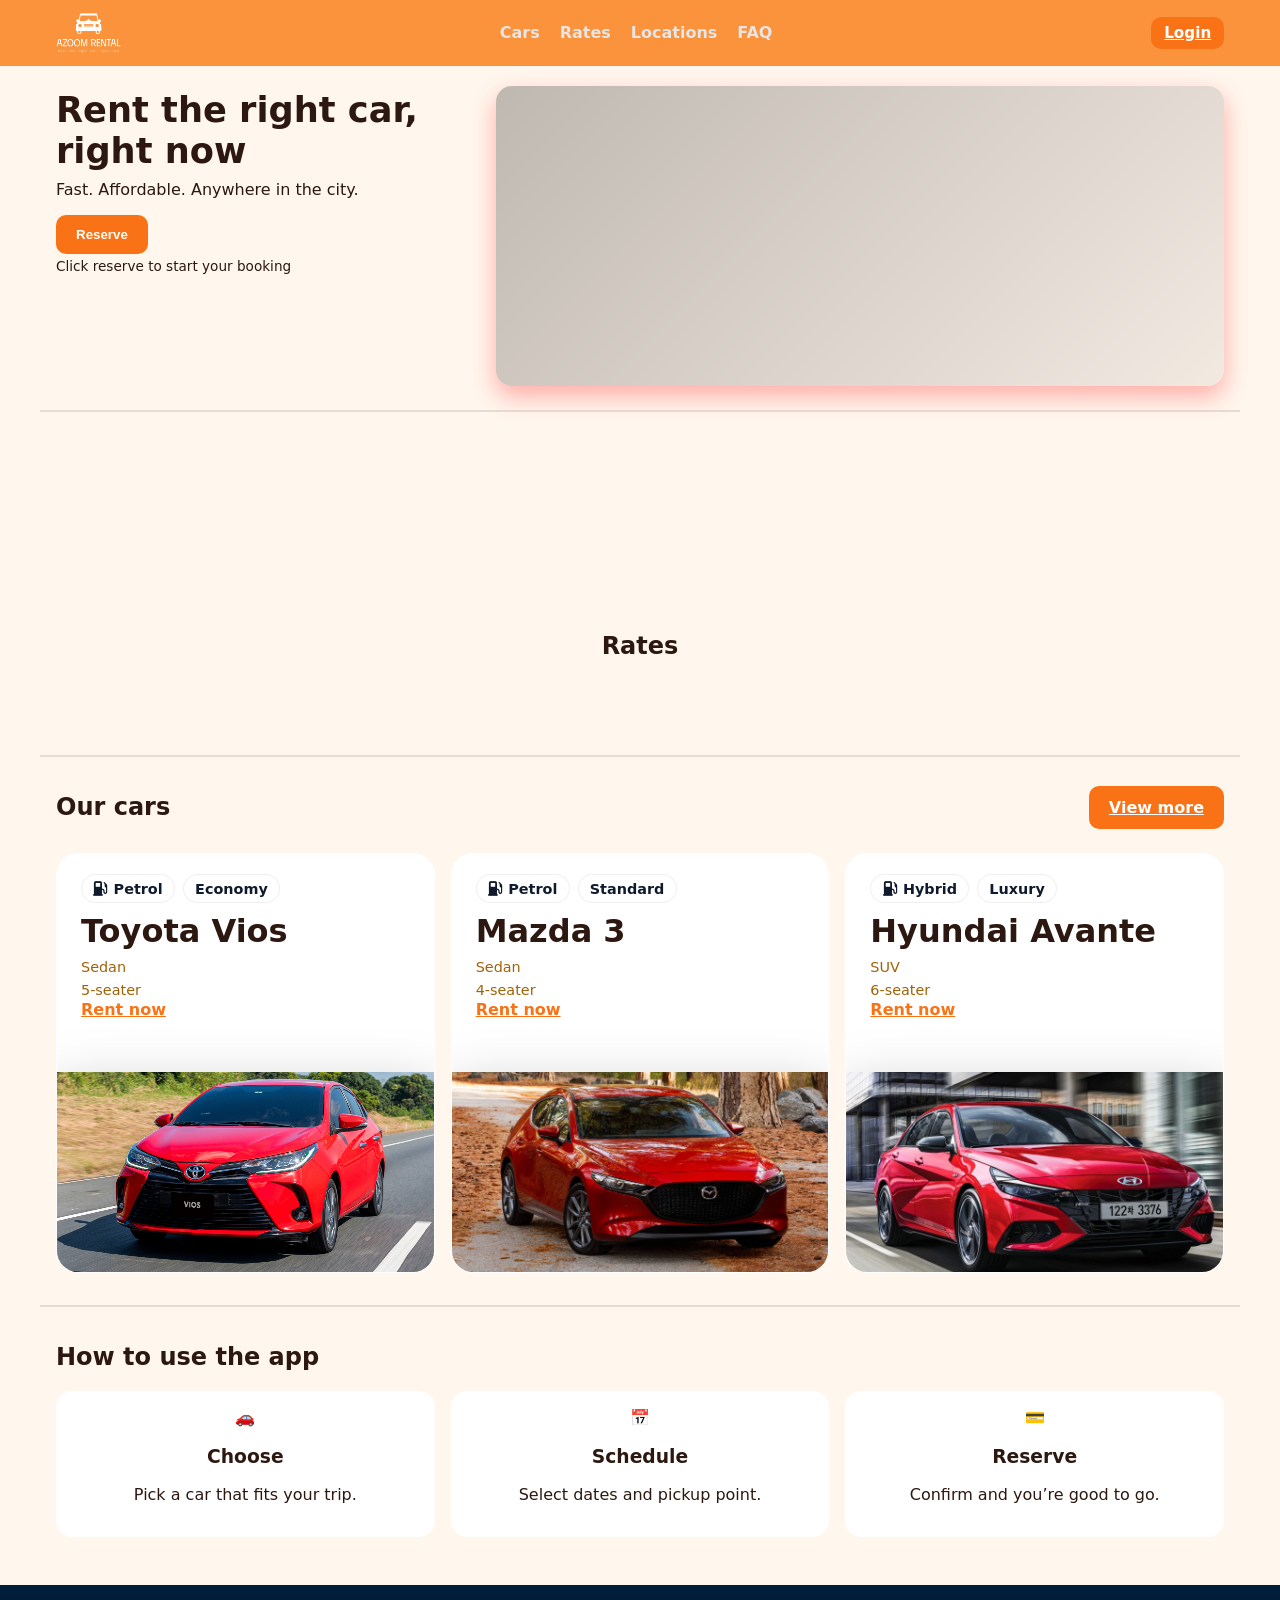
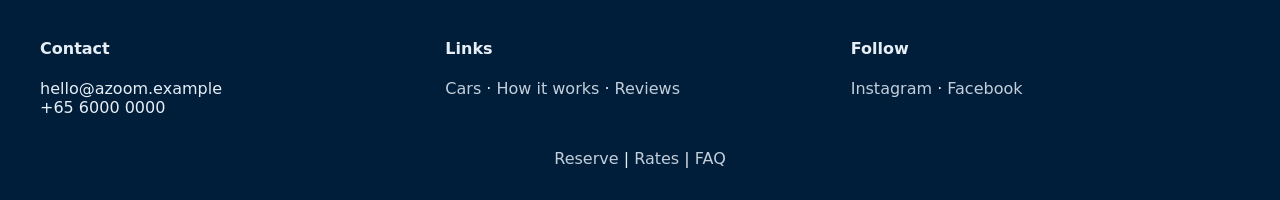
==== commit 4a263a51: "changes made: - reserve.html page some functionalities are implemented (check notion) - rates.html s" ====
--- a/index.html
+++ b/index.html
@@ -77,185 +77,8 @@
         <div class="rates-grid">bring out the rates page into this</div>
       </section> -->
       <!-- RATES -->
-      <section class="hero rates-hero">
+      <section class="rates-hero">
         <h2>Rates</h2>
-
-        <!-- segmented toggle -->
-        <div class="rates-toggle">
-          <div class="segmented" role="tablist" aria-label="Rate type">
-            <button
-              class="seg-btn active"
-              role="tab"
-              aria-selected="true"
-              data-view="hourly"
-            >
-              Hourly
-            </button>
-            <button
-              class="seg-btn"
-              role="tab"
-              aria-selected="false"
-              data-view="fullday"
-            >
-              Full-day
-            </button>
-          </div>
-        </div>
-
-        <!-- PRICE CARDS -->
-        <section class="rates-grid" aria-live="polite">
-          <!-- Economy -->
-          <article class="rate-card" data-segment="hourly">
-            <img
-              src="https://images.unsplash.com/photo-1502877338535-766e1452684a?q=80&w=1200&auto=format&fit=crop"
-              alt="Black sedan"
-            />
-            <h3>Economy</h3>
-            <div class="rows">
-              <div class="row"><span>Time charge</span></div>
-              <div class="row">
-                <span>Off-peak</span><strong>$3 / hr</strong>
-              </div>
-              <div class="row"><span>Normal</span><strong>$5 / hr</strong></div>
-              <div class="row"><span>Peak</span><strong>$9 / hr</strong></div>
-            </div>
-            <div class="rows subtle">
-              <div class="row">
-                <span>Mileage charge</span><strong>$0.39 / km</strong>
-              </div>
-            </div>
-            <a href="./carList.html?filter=economy" class="btn outline block"
-              >Explore vehicle models</a
-            >
-          </article>
-
-          <article class="rate-card" data-segment="fullday" hidden>
-            <img
-              src="https://images.unsplash.com/photo-1502877338535-766e1452684a?q=80&w=1200&auto=format&fit=crop"
-              alt="Black sedan"
-            />
-            <h3>Economy</h3>
-            <div class="rows">
-              <div class="row">
-                <span>Full-day (24h)</span><strong>$68 / day</strong>
-              </div>
-              <div class="row">
-                <span>Public Holidays</span><strong>$68 / day</strong>
-              </div>
-              <div class="row"><span>Deposit</span><strong>$0</strong></div>
-            </div>
-            <div class="rows subtle">
-              <div class="row">
-                <span>Mileage charge</span><strong>$0.39 / km</strong>
-              </div>
-            </div>
-            <a href="./carList.html?filter=economy" class="btn outline block"
-              >Explore vehicle models</a
-            >
-          </article>
-
-          <!-- Standard -->
-          <article class="rate-card" data-segment="hourly">
-            <img
-              src="https://images.unsplash.com/photo-1502877338535-766e1452684a?q=80&w=1200&auto=format&fit=crop"
-              alt="Black sedan"
-            />
-            <h3>Standard</h3>
-            <div class="rows">
-              <div class="row"><span>Time charge</span></div>
-              <div class="row">
-                <span>Off-peak</span><strong>$3 / hr</strong>
-              </div>
-              <div class="row"><span>Normal</span><strong>$6 / hr</strong></div>
-              <div class="row"><span>Peak</span><strong>$10 / hr</strong></div>
-            </div>
-            <div class="rows subtle">
-              <div class="row">
-                <span>Mileage charge</span><strong>$0.39 / km</strong>
-              </div>
-            </div>
-            <a href="./carList.html?filter=standard" class="btn outline block"
-              >Explore vehicle models</a
-            >
-          </article>
-
-          <article class="rate-card" data-segment="fullday" hidden>
-            <img
-              src="https://images.unsplash.com/photo-1502877338535-766e1452684a?q=80&w=1200&auto=format&fit=crop"
-              alt="Black sedan"
-            />
-            <h3>Standard</h3>
-            <div class="rows">
-              <div class="row">
-                <span>Full-day (24h)</span><strong>$82 / day</strong>
-              </div>
-              <div class="row">
-                <span>Public Holidays</span><strong>$82 / day</strong>
-              </div>
-              <div class="row"><span>Deposit</span><strong>$0</strong></div>
-            </div>
-            <div class="rows subtle">
-              <div class="row">
-                <span>Mileage charge</span><strong>$0.39 / km</strong>
-              </div>
-            </div>
-            <a href="./carList.html?filter=standard" class="btn outline block"
-              >Explore vehicle models</a
-            >
-          </article>
-
-          <!-- Luxury -->
-          <article class="rate-card" data-segment="hourly">
-            <img
-              src="https://images.unsplash.com/photo-1511919884226-fd3cad34687c?q=80&w=1200&auto=format&fit=crop"
-              alt="Blue hatchback"
-            />
-            <h3>Luxury</h3>
-            <div class="rows">
-              <div class="row"><span>Time charge</span></div>
-              <div class="row">
-                <span>Off-peak</span><strong>$15 / hr</strong>
-              </div>
-              <div class="row">
-                <span>Normal</span><strong>$18 / hr</strong>
-              </div>
-              <div class="row"><span>Peak</span><strong>$21 / hr</strong></div>
-            </div>
-            <div class="rows subtle">
-              <div class="row">
-                <span>Mileage charge</span><strong>$0.49 / km</strong>
-              </div>
-            </div>
-            <a href="./carList.html?filter=luxury" class="btn outline block"
-              >Explore vehicle models</a
-            >
-          </article>
-
-          <article class="rate-card" data-segment="fullday" hidden>
-            <img
-              src="https://images.unsplash.com/photo-1511919884226-fd3cad34687c?q=80&w=1200&auto=format&fit=crop"
-              alt="Blue hatchback"
-            />
-            <h3>Luxury</h3>
-            <div class="rows">
-              <div class="row">
-                <span>Full-day (24h)</span><strong>$240 / day</strong>
-              </div>
-              <div class="row">
-                <span>Public Holidays</span><strong>$250 / day</strong>
-              </div>
-              <div class="row"><span>Deposit</span><strong>$0</strong></div>
-            </div>
-            <div class="rows subtle">
-              <div class="row">
-                <span>Mileage charge</span><strong>$0.49 / km</strong>
-              </div>
-            </div>
-            <a href="./carList.html?filter=luxury" class="btn outline block"
-              >Explore vehicle models</a
-            >
-          </article>
-        </section>
       </section>
 
       <!-- CARS -->
@@ -434,31 +257,6 @@
           </div>
         </div>
       </section>
-
-      <!-- REVIEWS -->
-      <section id="reviews" class="reviews">
-        <h2>Reviews</h2>
-        <div class="reviews-grid">
-          <figure class="review">
-            <blockquote>
-              “Booking took under five minutes and the car was spotless.”
-            </blockquote>
-            <figcaption>— Jamie L.</figcaption>
-          </figure>
-          <figure class="review">
-            <blockquote>
-              “Great rates and pickup near my office. Will use again.”
-            </blockquote>
-            <figcaption>— Priya S.</figcaption>
-          </figure>
-          <figure class="review">
-            <blockquote>
-              “Customer support was fast when I changed my time.”
-            </blockquote>
-            <figcaption>— Wei Ming</figcaption>
-          </figure>
-        </div>
-      </section>
     </main>
 
     <!-- FOOTER -->
--- a/css/style.css
+++ b/css/style.css
@@ -177,6 +177,7 @@
   max-width: 1200px;
   margin: 1rem auto 0;
   padding: 1rem;
+  border-top: 2px solid var(--line);
 }
 .section-head {
   display: flex;
@@ -248,22 +249,19 @@
 */
 
 /* ========== STEPS & REVIEWS ========== */
-.steps,
-.reviews {
+.steps {
   max-width: 1200px;
   margin: 1rem auto 0;
   padding: 1rem;
   border-top: 2px solid var(--line);
 }
-.steps-grid,
-.reviews-grid {
+.steps-grid {
   margin-top: 0.5rem;
   display: grid;
   gap: 1rem;
   grid-template-columns: repeat(3, 1fr);
 }
-.step,
-.review {
+.step {
   background: var(--surface);
   border: 1px solid rgba(255, 255, 255, 0.06);
   border-radius: 16px;
@@ -600,264 +598,156 @@
 
 /* under rates.html */
 /* ===== rates page ===== */
-/* Section */
+
+/* Typographic tweaks */
+.rates-xl {
+  font-size: 60px;
+  font-weight: 700;
+  line-height: 74px;
+  margin: 0;
+}
+.rates-lead {
+  margin: 0.75rem auto 1.75rem;
+  font-size: 1.3rem;
+  color: var(--muted, #6b7280);
+  max-width: 680px;
+}
+
 .rates-hero {
+  grid-column-gap: 24px;
+  grid-row-gap: 24px;
+  text-align: center;
+  flex-flow: column;
+  padding-top: 200px;
+  padding-bottom: 60px;
+  display: flex;
+}
+.rates-toggle {
+  display: flex;
+  align-items: center;
+  justify-content: center;
+  gap: 1.25rem;
+}
+
+.rates-label {
   margin-top: 2rem;
 }
 
-/* Segmented toggle */
-.rates-hero .segmented {
-  display: inline-flex;
-  background: rgba(255, 255, 255, 0.06);
-  border: 1px solid rgba(255, 255, 255, 0.12);
+.rates-panel {
+  background: var(--nav); /* light grey panel */
+  border-radius: 28px;
+  padding: 1.25rem 1.25rem 2.25rem;
+  margin-top: 1.5rem;
+}
+
+.rates-head {
+  display: flex;
+  justify-content: space-between;
+  align-items: center;
+  padding: 1.25rem 0 0.75rem;
+}
+.rates-head h2 {
+  margin: 0;
+  font-size: 1.9rem; /* bold like the ref */
+  font-weight: 800;
+  color: #0f172a;
+}
+
+.rates-panel .rates-grid {
+  display: grid;
+  grid-template-columns: repeat(3, minmax(0, 1fr));
+  gap: 1.25rem;
+  padding-top: 0.5rem;
+}
+
+/* Card */
+.rate-card {
+  background: #ffffff;
+  border: 1px solid rgba(17, 24, 39, 0.08);
+  border-radius: 18px;
+  padding: 1.25rem;
+  box-shadow: 0 12px 28px rgba(0, 0, 0, 0.06);
+  display: flex;
+  flex-direction: column;
+  gap: 0.9rem;
+}
+
+/* Car image on a white slab */
+/* .car-plate {
+  background: #ffffff;
   border-radius: 14px;
-  padding: 4px;
-  gap: 4px;
-  margin: 0.5rem 0 1rem;
-}
-.rates-hero .seg-btn {
-  border: none;
-  background: transparent;
-  color: var(--text, #e6eef6);
-  padding: 0.5rem 0.9rem;
-  border-radius: 10px;
-  cursor: pointer;
-  font-weight: 600;
-  transition: background 0.2s ease, color 0.2s ease, transform 0.06s ease;
-}
-.rates-hero .seg-btn:hover {
-  background: rgba(255, 255, 255, 0.08);
-}
-.rates-hero .seg-btn.active {
-  background: var(--brand, #ff7a1a);
-  color: #0b0f14;
-}
-
-/* Cards grid */
-/* .rates-hero .rates-grid {
-  display: flex;
-  flex-direction: row;
-  width: 100%;
-  gap: 1.25rem;
-} */
-.rates-hero .rates-grid {
-  display: flex;
-  justify-content: center; /* centers row horizontally */
-  align-items: stretch;
-  gap: 1.25rem;
-  width: 100%;
-  flex-wrap: nowrap; /* ✅ all cards stay in one horizontal row */
-  overflow-x: auto; /* allows scrolling if screen is smaller */
-  padding: 0.5rem 1rem;
-  box-sizing: border-box;
-}
-
-/* Card */
-/* .rates-hero .rate-card {
-  display: flex;
-  flex-wrap: wrap;
-  align-items: stretch;
-  background: var(--surface, #001e3a);
-  border: 1px solid rgba(255, 255, 255, 0.08);
-  border-radius: 14px;
-  overflow: hidden;
-  transition: opacity 180ms ease, transform 180ms ease;
-} */
-.rates-hero .rate-card {
-  flex: 0 0 350px; /* ✅ fixed width; adjust as needed */
-  background: var(--surface, #001e3a);
-  border: 1px solid rgba(255, 255, 255, 0.08);
-  border-radius: 14px;
-  overflow: hidden;
-  transition: transform 0.2s ease;
-}
-
-.rates-hero .rate-card:hover {
-  transform: translateY(-3px);
-}
-
-.rates-hero .rates-grid::-webkit-scrollbar {
-  height: 8px;
-}
-.rates-hero .rates-grid::-webkit-scrollbar-thumb {
-  background: rgba(255, 255, 255, 0.15);
-  border-radius: 8px;
-}
-.rates-hero .rates-grid::-webkit-scrollbar-track {
-  background: transparent;
-}
-
-/* .rates-hero .rate-card img {
-  width: 100%;
-  height: 160px;
-  object-fit: cover;
-} */
-
-.rates-hero .rate-card img {
-  width: 100%;
-  height: 160px;
-  object-fit: cover;
-  display: block;
-}
-
-.rates-hero .rate-card h3 {
-  margin: 0.75rem 0.75rem 0.25rem;
-}
-.rates-hero .rows {
-  padding: 0 0.75rem 0.75rem;
-}
-.rates-hero .row {
-  display: flex;
-  justify-content: space-between;
-  padding: 0.25rem 0;
-}
-.rates-hero .rows.subtle {
-  opacity: 0.9;
-}
-
-/* small animation for toggling */
-.rates-hero .rate-card[hidden] {
-  display: none !important;
-}
-.rates-hero .rate-card.toggle-enter {
-  opacity: 0;
-  transform: translateY(6px) scale(0.98);
-}
-
-/* .rate-header h1 {
-  display: flex;
-  justify-content: center;
-}
-
-.rate-header p {
-  display: flex;
-  justify-content: center;
-} */
-
-/* Containers & type */
-/* .car-container {
-  width: 1100px;
-  margin-inline: auto;
-  padding: 3rem 1.25rem;
-}
-.xl {
-  font-size: clamp(2rem, 2.6vw + 1rem, 3rem);
-  line-height: 1.1;
-  margin: 0;
-}
-.lead {
-  margin: 1rem 0 2rem;
-  font-size: 1.125rem;
-  color: var(--muted, #6b7280);
-}
-
-.rates-hero {
-  text-align: center;
-  padding-top: 5rem;
-  padding-bottom: 1rem;
-}
-
-.rates-toggle {
-  display: inline-flex;
-  align-items: center;
-  gap: 1rem;
-}
-.segmented {
-  display: inline-grid;
-  grid-template-columns: 1fr 1fr;
-  background: var(--surface, #0a2b4d);
-  border-radius: 999px;
-  padding: 0.25rem;
-  box-shadow: var(--shadow, 0 10px 30px rgba(0, 0, 0, 0.15));
-}
-.seg-btn {
-  border: 0;
-  background: transparent;
-  color: var(--text, #fff);
-  padding: 0.75rem 1.25rem;
-  border-radius: 999px;
-  font-weight: 600;
-  cursor: pointer;
-}
-.seg-btn.active {
-  background: var(--brand, #ff7a1a);
-  color: #fff;
-}
-.save-note {
-  position: relative;
-  font-size: 0.95rem;
-  color: var(--muted, #a9bed2);
-}
-.save-note .curve {
-  position: absolute;
-  left: -2.25rem;
-  top: -0.75rem;
-  width: 28px;
-  height: 28px;
-  border: 2px solid currentColor;
-  border-color: currentColor transparent transparent currentColor;
-  border-radius: 50% 0 0 0;
-  transform: rotate(-30deg);
-}
-
-.rates-grid {
-  display: grid;
-  gap: 1.25rem;
-  padding-top: 1rem;
-  padding-bottom: 4rem;
-  grid-template-columns: repeat(3, minmax(0, 1fr));
-}
-@media (max-width: 960px) {
-  .rates-grid {
-    grid-template-columns: 1fr;
-  }
-}
-
-.rate-card {
-  background: var(--surface, #0a2b4d);
-  border: 1px solid var(--line, rgba(255, 255, 255, 0.08));
-  border-radius: 18px;
-  padding: 1.5rem;
-  box-shadow: var(--shadow, 0 10px 30px rgba(0, 0, 0, 0.2));
-  display: flex;
-  flex-direction: column;
-  gap: 1rem;
-}
-.rate-card h3 {
-  margin: 0 0.25rem;
-  font-size: 1.5rem;
-}
-
-.rate-card[hidden] {
-  display: none !important;
+  padding: 0.75rem 1rem;
+  border: 1px solid rgba(17, 24, 39, 0.06);
 }
 .car-hero {
   width: 100%;
-  max-width: 320px;
-  margin: 0.25rem auto 0;
+  max-width: 400px;
+  height: 200px;
+  object-fit: cover;
+  margin: 0 auto;
   display: block;
-}
-
+  filter: drop-shadow(0 18px 28px rgba(0, 0, 0, 0.25));
+} */
+
+.car-plate {
+  background: #ffffff;
+  border-radius: 14px;
+  padding: 0;
+  border: 1px solid rgba(17, 24, 39, 0.06);
+  display: flex;
+  align-items: center;
+  justify-content: center;
+  height: 500px; /* adjust to your preferred size */
+}
+
+.car-hero {
+  width: 100%;
+  height: auto;
+  max-height: 100%;
+  object-fit: contain; /* keeps whole car visible */
+}
+
+.rate-card h3 {
+  margin: 0.75rem;
+  font-size: 1.45rem;
+  font-weight: 800;
+}
+
+/* Rows */
 .rows {
-  border-top: 1px solid var(--line, rgba(255, 255, 255, 0.08));
-  padding-top: 0.5rem;
+  border-top: 1px solid rgba(17, 24, 39, 0.08);
+  padding-top: 0.35rem;
 }
 .rows.subtle {
-  opacity: 0.9;
+  opacity: 0.95;
 }
 .row {
   display: flex;
   justify-content: space-between;
   align-items: center;
-  padding: 0.6rem 0.25rem;
+  padding: 0.55rem 0.25rem;
+}
+.row-head span {
+  color: #4b5563;
+  font-weight: 700;
+  letter-spacing: 0.01em;
 }
 .row span {
-  color: var(--muted, #a9bed2);
+  color: #6b7280;
 }
 .row strong {
-  font-weight: 800;
-}
-
+  font-weight: 900;
+  letter-spacing: 0.01em;
+}
+.row strong em {
+  font-style: normal;
+  font-weight: 600;
+  opacity: 0.8;
+  margin-left: 2px;
+  font-size: 0.95em;
+}
+
+/* Buttons */
 .btn.block {
   display: block;
   text-align: center;
@@ -865,27 +755,176 @@
 }
 .btn.outline {
   background: transparent;
-  border: 1px solid var(--line, rgba(255, 255, 255, 0.18));
-  color: var(--text, #f2f4f8);
-  padding: 0.75rem 1rem;
+  border: 1px solid rgba(17, 24, 39, 0.14);
+  color: #0f172a;
+  padding: 0.8rem 1rem;
   border-radius: 12px;
-  font-weight: 600;
+  font-weight: 700;
 }
 .btn.outline:hover {
-  border-color: var(--brand, #ff7a1a);
+  border-color: #1e5eff;
+  color: #111827;
+}
+
+/* Hide on toggle */
+.rate-card[hidden] {
+  display: none !important;
+}
+
+/* toggle button codes*/
+.segmented {
+  position: relative;
+  display: inline-grid;
+  grid-template-columns: 1fr 1fr;
+  background: rgba(15, 28, 50, 0.06);
+  border: 1px solid rgba(15, 28, 50, 0.14);
+  border-radius: 50px; /* smoother pill shape */
+  padding: 6px 8px; /* more horizontal padding */
+  box-shadow: none; /* flatter look */
+  overflow: hidden;
+  min-width: 260px; /* optional: ensures good proportion */
+  height: 56px; /* fixed height for consistent pill shape */
+  align-items: center;
+  /* border-radius: 999px;
+  padding: 6px;
+  box-shadow: 0 6px 18px rgba(0, 0, 0, 0.08);
+  overflow: hidden; */
+}
+
+/* Real element as the pill (no pseudo-element) */
+.seg-indicator {
+  position: absolute;
+  top: 6px;
+  left: 6px;
+  width: calc(50% - 12px);
+  height: calc(100% - 12px);
+  border-radius: 50px;
+  background: var(--brand);
+  box-shadow: none; /* remove glow */
+  /* box-shadow: 0 6px 16px rgba(30, 94, 255, 0.4); */
+  transition: left 280ms cubic-bezier(0.22, 0.61, 0.36, 1);
+  z-index: 0;
+}
+
+.seg-btn {
+  position: relative;
+  z-index: 1;
+  border: 0;
+  background: transparent;
+  color: #111827;
+  padding: 0.75rem 1.75rem; /* a bit larger, fills pill better */
+  border-radius: 50px;
+  font-weight: 700;
+  font-size: 1.1rem; /* slightly reduced from 1.2rem for balance */
+  cursor: pointer;
+  transition: color 180ms ease, transform 180ms ease;
+  line-height: 1;
+  /* position: relative;
+  z-index: 1;
+  border: 0;
+  background: transparent;
+  color: #111827;
+  padding: 0.7rem 1.4rem;
+  border-radius: 999px;
+  font-weight: 700;
+  font-size: 1.2rem;
+  cursor: pointer;
+  transition: color 180ms ease, transform 240ms ease, background 0.4s ease; */
+}
+.seg-btn:hover {
+  background: rgba(0, 0, 0, 0.05);
+}
+.seg-btn:active {
+  transform: scale(0.96);
+}
+
+/* active text turns white; background handled by the pill */
+.seg-btn.active {
   color: #fff;
+}
+
+.rates-grid .rate-card {
+  transition: transform 320ms ease, opacity 320ms ease;
+  will-change: transform, opacity;
+}
+
+.rate-card.anim-hide {
+  opacity: 0;
+  pointer-events: none;
+}
+.rate-card.enter-from-right {
+  transform: translateX(28px);
+  opacity: 0;
+}
+.rate-card.enter-from-left {
+  transform: translateX(-28px);
+  opacity: 0;
+}
+.rate-card.leave-to-right {
+  transform: translateX(28px);
+  opacity: 0;
+}
+.rate-card.leave-to-left {
+  transform: translateX(-28px);
+  opacity: 0;
+}
+
+/* Cards grid */
+/* .rates-grid {
+  display: grid;
+  gap: 1.25rem;
+  padding-top: 0.5rem;
+  padding-bottom: 4rem;
+  grid-template-columns: repeat(3, minmax(0, 1fr));
 } */
-
+@media (max-width: 960px) {
+  .rates-panel .rates-grid {
+    grid-template-columns: 1fr;
+  }
+}
+
+/* == RESERVE == */
 /* Reserve code */
+/* Make ONLY the reserve page wider */
+.reserve-hero.container,
+.reserve-grid.container {
+  /* was max-width: 1100px on .container */
+  max-width: clamp(1180px, 92vw, 1360px);
+}
+
+/* Give more space to the left column; keep a tidy, fixed sidebar */
+@media (min-width: 1100px) {
+  .reserve-grid {
+    /* form grows, sidebar stays ~360px */
+    grid-template-columns: minmax(0, 1fr) 360px;
+    gap: 1.5rem; /* a touch more breathing room */
+  }
+  .summary-card {
+    max-width: 360px;
+  } /* prevent sidebar from stretching */
+}
+
+/* Optional: on very wide screens, go even wider */
+@media (min-width: 1440px) {
+  .reserve-hero.container,
+  .reserve-grid.container {
+    max-width: 1440px;
+  }
+
+  .reserve-grid {
+    grid-template-columns: minmax(0, 1fr) 380px;
+  }
+  .summary-card {
+    max-width: 380px;
+  }
+}
+
 .container {
   max-width: 1100px;
   margin: 0 auto;
   padding: 2rem 1.25rem;
 }
-.xl {
-  font-size: clamp(2rem, 2.6vw + 1rem, 3rem);
-  margin: 0;
-}
+
 .lead {
   color: var(--muted, #a9bed2);
   margin: 0.5rem 0 1.5rem;
@@ -981,7 +1020,7 @@
 }
 
 /* Segmented toggle (reuse from Rates page if you added it) */
-.segmented {
+/* .segmented {
   display: inline-grid;
   grid-template-columns: 1fr 1fr;
   gap: 0.25rem;
@@ -1001,7 +1040,7 @@
 .seg-btn.active {
   background: var(--brand);
   color: #fff;
-}
+} */
 
 /* Vehicle */
 .vehicle-card {
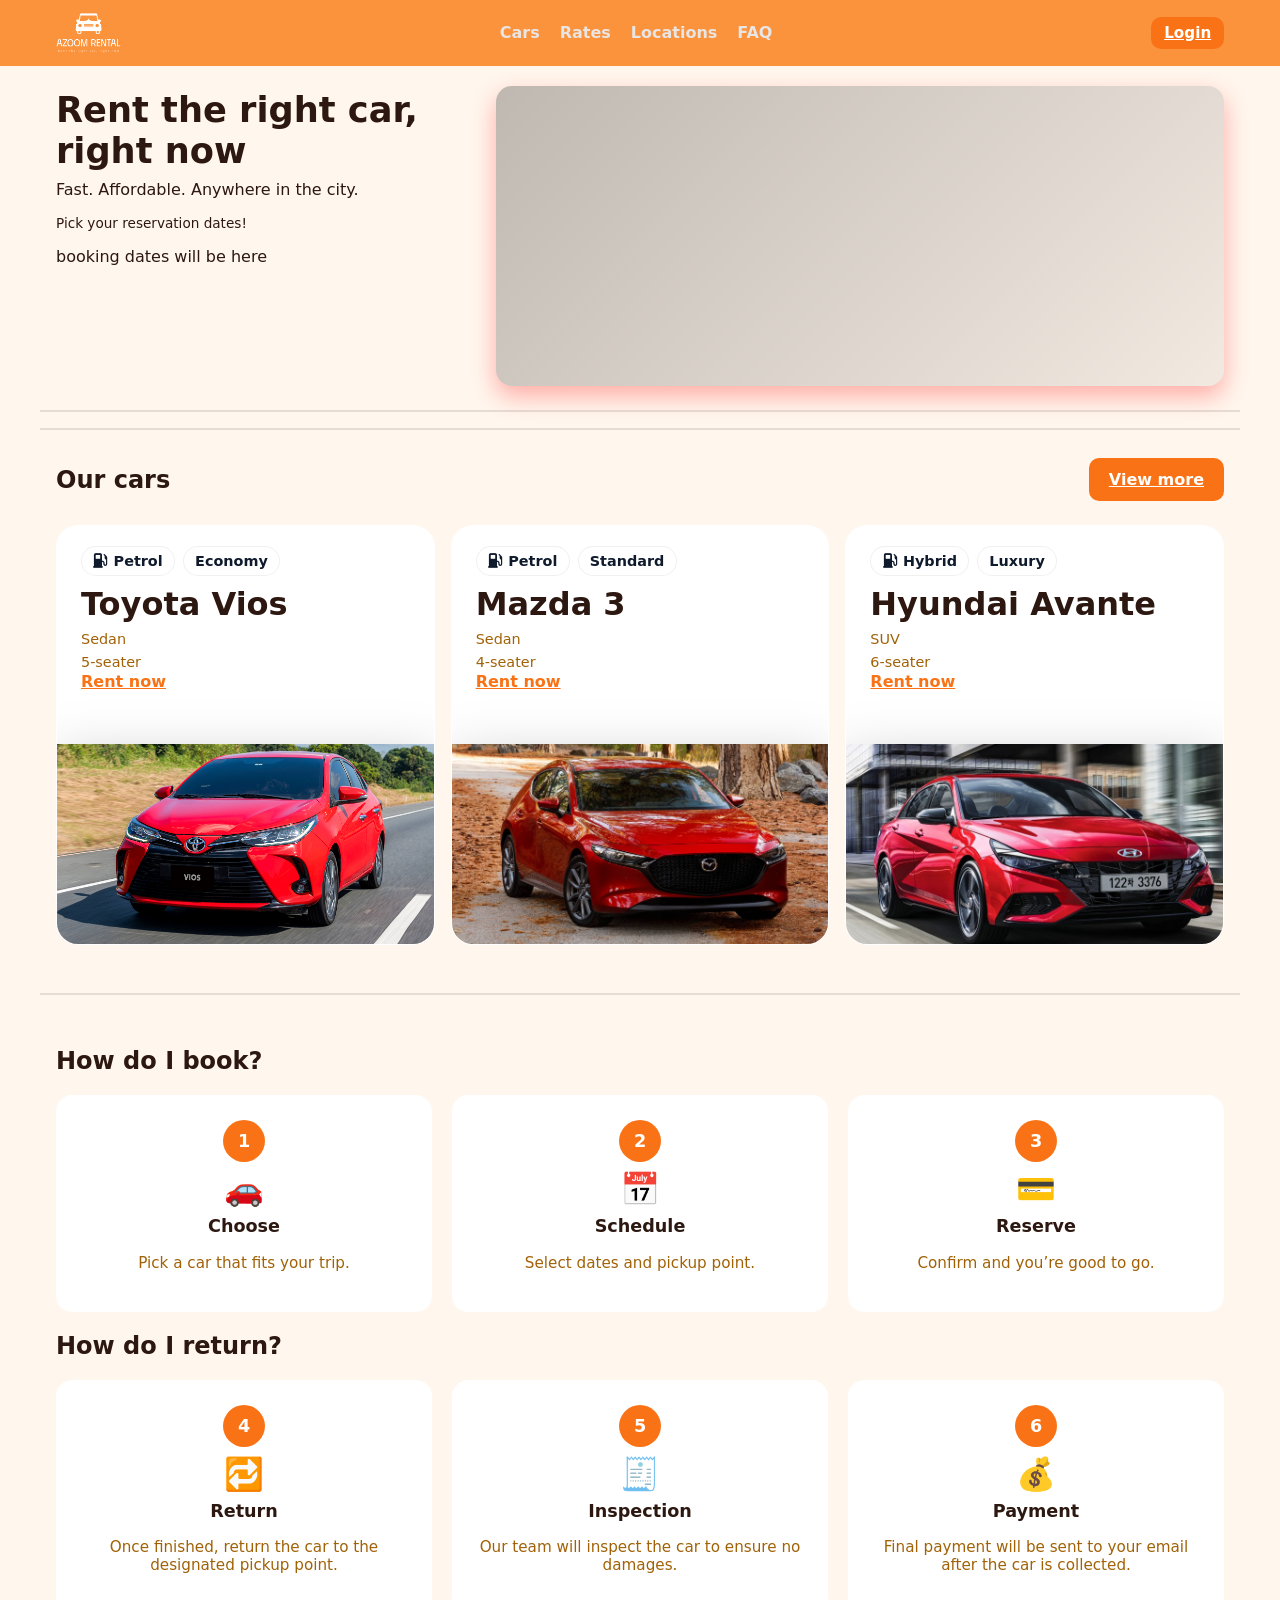
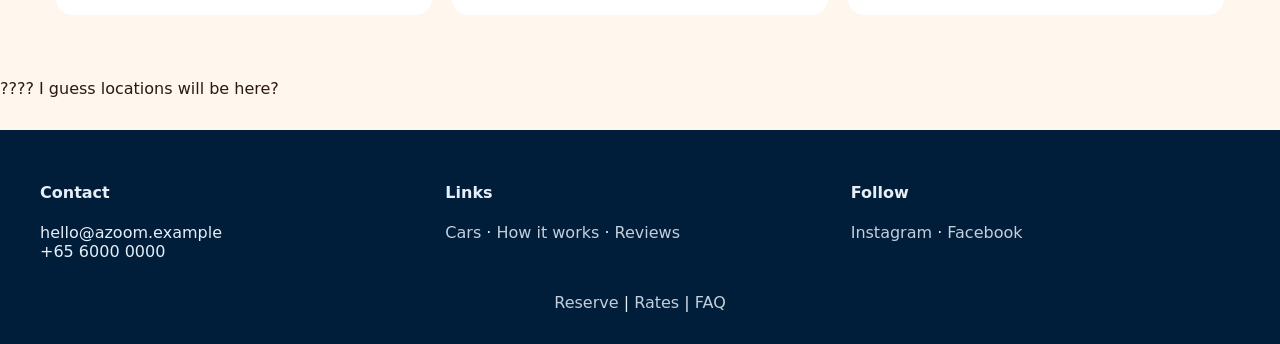
==== commit 727614aa: "changes made: - changed content in index page (steps section, hero section) --> check in notion and " ====
--- a/index.html
+++ b/index.html
@@ -61,8 +61,10 @@
           <p>Fast. Affordable. Anywhere in the city.</p>
 
           <div class="hero-actions">
-            <a href="./reserve.html"><button class="btn">Reserve</button></a>
-            <p class="hint">Click reserve to start your booking</p>
+            <p class="hint">Pick your reservation dates!</p>
+            booking dates will be here
+            <!-- if dates are already booked, we put it in local storage. Afterwards clear it so a new date can be implemented -->
+            <!-- <a href="./reserve.html"><button class="btn">Reserve</button></a> -->
           </div>
         </div>
 
@@ -77,9 +79,6 @@
         <div class="rates-grid">bring out the rates page into this</div>
       </section> -->
       <!-- RATES -->
-      <section class="rates-hero">
-        <h2>Rates</h2>
-      </section>
 
       <!-- CARS -->
       <section id="cars" class="cars">
@@ -138,7 +137,7 @@
               </ul>
 
               <!-- Keep if you still want an action; otherwise remove -->
-              <a class="link-btn" href="./reserve.html">Rent now</a>
+              <a class="link-btn" href="./carList.html">Rent now</a>
             </div>
 
             <img
@@ -238,25 +237,55 @@
 
       <!-- HOW TO -->
       <section id="howto" class="steps">
-        <h2>How to use the app</h2>
+        <h2>How do I book?</h2>
         <div class="steps-grid">
           <div class="step">
+            <div class="step-num">1</div>
             <div class="icon">🚗</div>
             <h3>Choose</h3>
             <p>Pick a car that fits your trip.</p>
           </div>
           <div class="step">
+            <div class="step-num">2</div>
             <div class="icon">📅</div>
             <h3>Schedule</h3>
             <p>Select dates and pickup point.</p>
           </div>
           <div class="step">
+            <div class="step-num">3</div>
             <div class="icon">💳</div>
             <h3>Reserve</h3>
             <p>Confirm and you’re good to go.</p>
           </div>
         </div>
+
+        <h2>How do I return?</h2>
+        <div class="steps-grid">
+          <div class="step">
+            <div class="step-num">4</div>
+            <div class="icon">🔁</div>
+            <h3>Return</h3>
+            <p>Once finished, return the car to the designated pickup point.</p>
+          </div>
+          <div class="step">
+            <div class="step-num">5</div>
+            <div class="icon">🧾</div>
+            <h3>Inspection</h3>
+            <p>Our team will inspect the car to ensure no damages.</p>
+          </div>
+          <div class="step">
+            <div class="step-num">6</div>
+            <div class="icon">💰</div>
+            <h3>Payment</h3>
+            <p>
+              Final payment will be sent to your email after the car is
+              collected.
+            </p>
+          </div>
+        </div>
       </section>
+
+      <section class="locations">???? I guess locations will be here?</section>
     </main>
 
     <!-- FOOTER -->
--- a/css/style.css
+++ b/css/style.css
@@ -16,6 +16,8 @@
   --bg: #fff6ed;
   --surface: #fff;
   --nav: #fb923c;
+  --nav-light: #ffd5b7;
+  --nav-dark: #da7e33;
   --brand: #f97316; /* bright orange */
   --brand-dark: #ea580c;
   --text: #2c1810;
@@ -249,7 +251,7 @@
 */
 
 /* ========== STEPS & REVIEWS ========== */
-.steps {
+/* .steps {
   max-width: 1200px;
   margin: 1rem auto 0;
   padding: 1rem;
@@ -267,6 +269,61 @@
   border-radius: 16px;
   padding: 1rem;
   text-align: center;
+} */
+.steps {
+  max-width: 1200px;
+  margin: 2rem auto;
+  padding: 2rem 1rem;
+  border-top: 2px solid var(--line);
+}
+
+.steps-grid {
+  margin-top: 1rem;
+  display: grid;
+  gap: 1.25rem;
+  grid-template-columns: repeat(3, 1fr);
+}
+
+.step {
+  background: var(--surface);
+  border: 1px solid rgba(255, 255, 255, 0.06);
+  border-radius: 16px;
+  padding: 1.5rem 1rem;
+  text-align: center;
+  transition: transform 0.2s ease, box-shadow 0.2s ease;
+}
+
+.step:hover {
+  transform: translateY(-3px);
+  box-shadow: 0 10px 20px rgba(0, 0, 0, 0.1);
+}
+
+.step-num {
+  width: 42px;
+  height: 42px;
+  line-height: 42px;
+  font-weight: 700;
+  font-size: 1.1rem;
+  color: #fff;
+  background: var(--brand, #ff7a1a);
+  border-radius: 50%;
+  margin: 0 auto 0.5rem;
+}
+
+.icon {
+  font-size: 2rem;
+  margin: 0.5rem 0;
+}
+
+.step h3 {
+  margin-top: 0.5rem;
+  font-size: 1.1rem;
+}
+
+.step p {
+  font-size: 0.95rem;
+  color: var(--muted, #a9bed2);
+  margin-top: 0.25rem;
 }
 
 /* ========== FOOTER ========== */
@@ -571,31 +628,6 @@
   color: #fff;
 } */
 
-/* responsive */
-@media (max-width: 960px) {
-  .list-body {
-    grid-template-columns: 1fr;
-  }
-  .filters {
-    position: static;
-    display: grid;
-    grid-template-columns: repeat(2, minmax(0, 1fr));
-    gap: 1rem;
-  }
-}
-@media (max-width: 560px) {
-  .filters {
-    grid-template-columns: 1fr;
-  }
-  .search {
-    width: 100%;
-    justify-content: flex-end;
-  }
-  .search input {
-    width: 100%;
-  }
-}
-
 /* under rates.html */
 /* ===== rates page ===== */
 
@@ -634,7 +666,7 @@
 }
 
 .rates-panel {
-  background: var(--nav); /* light grey panel */
+  background: var(--bg); /* light grey panel */
   border-radius: 28px;
   padding: 1.25rem 1.25rem 2.25rem;
   margin-top: 1.5rem;
@@ -662,7 +694,7 @@
 
 /* Card */
 .rate-card {
-  background: #ffffff;
+  background: var(--nav-light);
   border: 1px solid rgba(17, 24, 39, 0.08);
   border-radius: 18px;
   padding: 1.25rem;
@@ -877,11 +909,6 @@
   padding-bottom: 4rem;
   grid-template-columns: repeat(3, minmax(0, 1fr));
 } */
-@media (max-width: 960px) {
-  .rates-panel .rates-grid {
-    grid-template-columns: 1fr;
-  }
-}
 
 /* == RESERVE == */
 /* Reserve code */
@@ -893,31 +920,6 @@
 }
 
 /* Give more space to the left column; keep a tidy, fixed sidebar */
-@media (min-width: 1100px) {
-  .reserve-grid {
-    /* form grows, sidebar stays ~360px */
-    grid-template-columns: minmax(0, 1fr) 360px;
-    gap: 1.5rem; /* a touch more breathing room */
-  }
-  .summary-card {
-    max-width: 360px;
-  } /* prevent sidebar from stretching */
-}
-
-/* Optional: on very wide screens, go even wider */
-@media (min-width: 1440px) {
-  .reserve-hero.container,
-  .reserve-grid.container {
-    max-width: 1440px;
-  }
-
-  .reserve-grid {
-    grid-template-columns: minmax(0, 1fr) 380px;
-  }
-  .summary-card {
-    max-width: 380px;
-  }
-}
 
 .container {
   max-width: 1100px;
@@ -956,11 +958,6 @@
   grid-template-columns: 1.35fr 0.65fr;
   gap: 1.25rem;
   align-items: start;
-}
-@media (max-width: 960px) {
-  .reserve-grid {
-    grid-template-columns: 1fr;
-  }
 }
 
 .form-card,
@@ -977,11 +974,6 @@
 .summary-col {
   position: sticky;
   top: 84px;
-}
-@media (max-width: 960px) {
-  .summary-col {
-    position: static;
-  }
 }
 
 /* Fields */
@@ -1007,11 +999,7 @@
   grid-template-columns: 1fr 1fr;
   gap: 0.75rem;
 }
-@media (max-width: 640px) {
-  .grid-2 {
-    grid-template-columns: 1fr;
-  }
-}
+
 .mini {
   font-size: 0.9rem;
 }
@@ -1219,6 +1207,7 @@
 }
 
 /* ========== RESPONSIVE ========== */
+/* under index.html */
 @media (max-width: 960px) {
   .hero {
     grid-template-columns: 1fr;
@@ -1257,3 +1246,80 @@
     width: 100%;
   }
 }
+
+/* responsiveness under carList.html  */
+/* responsive */
+@media (max-width: 960px) {
+  .list-body {
+    grid-template-columns: 1fr;
+  }
+  .filters {
+    position: static;
+    display: grid;
+    grid-template-columns: repeat(2, minmax(0, 1fr));
+    gap: 1rem;
+  }
+}
+@media (max-width: 560px) {
+  .filters {
+    grid-template-columns: 1fr;
+  }
+  .search {
+    width: 100%;
+    justify-content: flex-end;
+  }
+  .search input {
+    width: 100%;
+  }
+}
+
+/* responsiveness under rates.html */
+@media (max-width: 960px) {
+  .rates-panel .rates-grid {
+    grid-template-columns: 1fr;
+  }
+}
+
+/* under reserve.html */
+@media (min-width: 1100px) {
+  .reserve-grid {
+    /* form grows, sidebar stays ~360px */
+    grid-template-columns: minmax(0, 1fr) 360px;
+    gap: 1.5rem; /* a touch more breathing room */
+  }
+  .summary-card {
+    max-width: 360px;
+  } /* prevent sidebar from stretching */
+}
+
+/* Optional: on very wide screens, go even wider */
+@media (min-width: 1440px) {
+  .reserve-hero.container,
+  .reserve-grid.container {
+    max-width: 1440px;
+  }
+
+  .reserve-grid {
+    grid-template-columns: minmax(0, 1fr) 380px;
+  }
+  .summary-card {
+    max-width: 380px;
+  }
+}
+
+@media (max-width: 960px) {
+  .reserve-grid {
+    grid-template-columns: 1fr;
+  }
+}
+
+@media (max-width: 960px) {
+  .summary-col {
+    position: static;
+  }
+}
+@media (max-width: 640px) {
+  .grid-2 {
+    grid-template-columns: 1fr;
+  }
+}
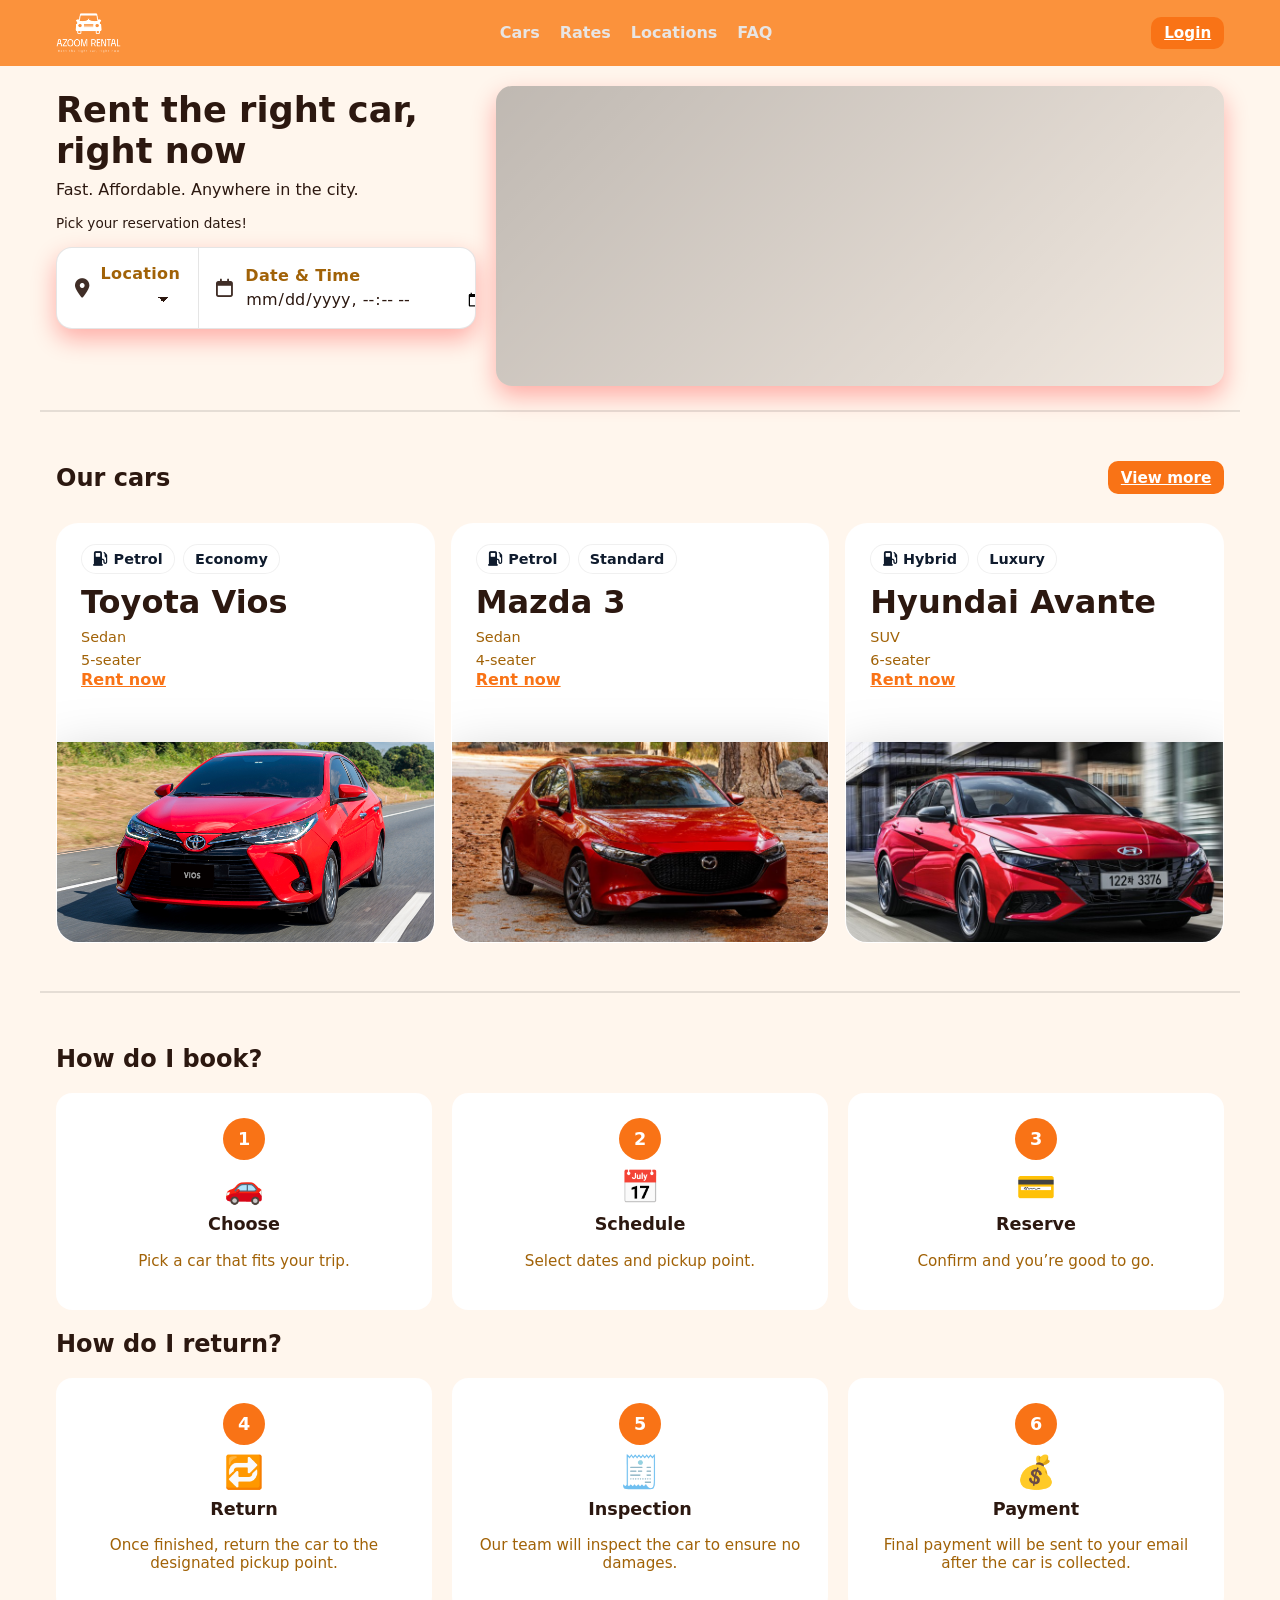
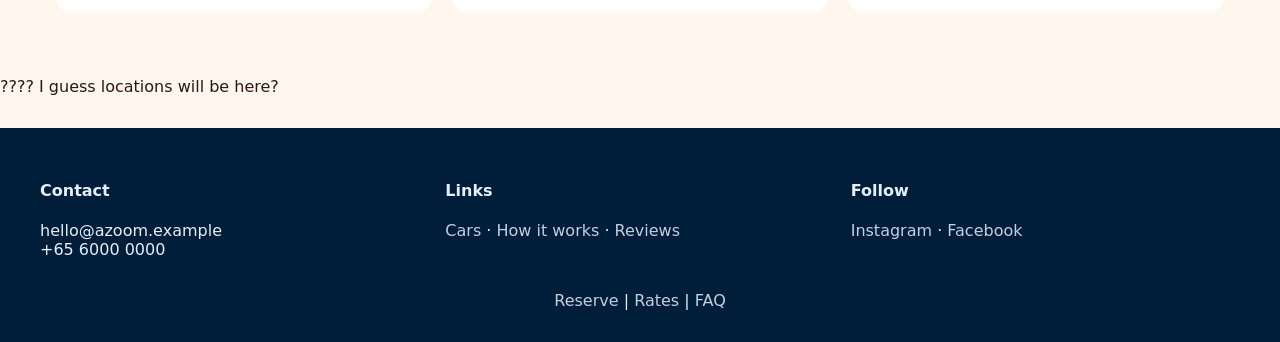
==== commit 1d7e3a5b: "changes made: - modernised pickup/dropoff sections in reserve.html and index.html - changed design o" ====
--- a/index.html
+++ b/index.html
@@ -62,9 +62,57 @@
 
           <div class="hero-actions">
             <p class="hint">Pick your reservation dates!</p>
-            booking dates will be here
-            <!-- if dates are already booked, we put it in local storage. Afterwards clear it so a new date can be implemented -->
-            <!-- <a href="./reserve.html"><button class="btn">Reserve</button></a> -->
+            <div class="form-card kv-strip" id="reserve-form">
+              <div class="kv">
+                <i
+                  class="fa-solid fa-location-dot kv-ico"
+                  aria-hidden="true"
+                ></i>
+                <div class="kv-text">
+                  <span class="kv-label">Location</span>
+                  <!-- Styled select looks like text -->
+                  <label class="kv-value selectlike">
+                    <select
+                      id="pickup-loc"
+                      aria-label="Pick-up location"
+                    ></select>
+                  </label>
+                </div>
+              </div>
+
+              <div class="kv">
+                <i class="fa-regular fa-calendar kv-ico" aria-hidden="true"></i>
+                <div class="kv-text">
+                  <span class="kv-label">Date &amp; Time</span>
+                  <!-- Large inline datetime (defaults to now via JS) -->
+                  <input
+                    id="pickup-dt"
+                    type="datetime-local"
+                    class="kv-value inputlike"
+                  />
+                </div>
+              </div>
+
+              <div class="kv">
+                <i class="fa-regular fa-clock kv-ico" aria-hidden="true"></i>
+                <div class="kv-text">
+                  <span class="kv-label">Duration</span>
+                  <label class="kv-value selectlike">
+                    <select id="rental-duration" aria-label="Rental duration">
+                      <option value="2h">2 hr</option>
+                      <option value="4h">4 hr</option>
+                      <option value="6h">6 hr</option>
+                      <option value="12h">12 hr</option>
+                      <option value="1d" selected>1 day</option>
+                      <option value="2d">2 days</option>
+                      <option value="3d">3 days</option>
+                      <option value="7d">7 days</option>
+                      <option value="custom">Custom…</option>
+                    </select>
+                  </label>
+                </div>
+              </div>
+            </div>
           </div>
         </div>
 
@@ -84,7 +132,7 @@
       <section id="cars" class="cars">
         <div class="section-head">
           <h2>Our cars</h2>
-          <a class="btn btn-ghost" href="./carList.html">View more</a>
+          <a class="btn-ghost" href="./carList.html">View more</a>
         </div>
 
         <!-- MAKE SURE THAT THE SECTION FOLLOWS THE FORMATTING OF CAR LIST, OTHERWISE IT WILL BE INCONSISTENT -->
--- a/css/style.css
+++ b/css/style.css
@@ -117,7 +117,7 @@
 }
 
 .btn,
-.sbtn {
+.btn-ghost {
   background: var(--brand);
   color: #fff;
   border: none;
@@ -127,12 +127,13 @@
   font-weight: 800;
   transition: 0.15s;
 }
-.btn:hover {
+.btn:hover,
+.btn-ghost:hover {
   background: var(--brand-dark);
   transform: translateY(-1px);
 }
 .btn.small,
-.sbtn.small {
+.btn-ghost {
   padding: 0.45rem 0.8rem;
   font-size: 0.95rem;
 }
@@ -179,7 +180,7 @@
   max-width: 1200px;
   margin: 1rem auto 0;
   padding: 1rem;
-  border-top: 2px solid var(--line);
+  /* border-top: 2px solid var(--line); */
 }
 .section-head {
   display: flex;
@@ -851,18 +852,8 @@
   cursor: pointer;
   transition: color 180ms ease, transform 180ms ease;
   line-height: 1;
-  /* position: relative;
-  z-index: 1;
-  border: 0;
-  background: transparent;
-  color: #111827;
-  padding: 0.7rem 1.4rem;
-  border-radius: 999px;
-  font-weight: 700;
-  font-size: 1.2rem;
-  cursor: pointer;
-  transition: color 180ms ease, transform 240ms ease, background 0.4s ease; */
-}
+}
+
 .seg-btn:hover {
   background: rgba(0, 0, 0, 0.05);
 }
@@ -901,25 +892,12 @@
   opacity: 0;
 }
 
-/* Cards grid */
-/* .rates-grid {
-  display: grid;
-  gap: 1.25rem;
-  padding-top: 0.5rem;
-  padding-bottom: 4rem;
-  grid-template-columns: repeat(3, minmax(0, 1fr));
-} */
-
 /* == RESERVE == */
 /* Reserve code */
-/* Make ONLY the reserve page wider */
 .reserve-hero.container,
 .reserve-grid.container {
-  /* was max-width: 1100px on .container */
   max-width: clamp(1180px, 92vw, 1360px);
 }
-
-/* Give more space to the left column; keep a tidy, fixed sidebar */
 
 .container {
   max-width: 1100px;
@@ -928,7 +906,7 @@
 }
 
 .lead {
-  color: var(--muted, #a9bed2);
+  color: var(--muted);
   margin: 0.5rem 0 1.5rem;
 }
 
@@ -947,7 +925,7 @@
   border-radius: 999px;
 }
 .stepper li.active {
-  background: var(--brand, #ff7a1a);
+  background: var(--brand);
   color: #fff;
   border-color: transparent;
 }
@@ -962,7 +940,7 @@
 
 .form-card,
 .summary-card {
-  background: var(--surface, #0a2b4d);
+  background: var(--surface);
   border: 1px solid var(--line, rgba(255, 255, 255, 0.08));
   border-radius: 16px;
   padding: 1.25rem;
@@ -970,13 +948,6 @@
   margin-bottom: 1rem;
 }
 
-/* Sticky summary */
-.summary-col {
-  position: sticky;
-  top: 84px;
-}
-
-/* Fields */
 .field {
   display: grid;
   gap: 0.4rem;
@@ -989,7 +960,7 @@
 .field select {
   width: 100%;
   background: transparent;
-  color: var(--text, #f2f4f8);
+  color: var(--text);
   border: 1px solid var(--line, rgba(255, 255, 255, 0.18));
   border-radius: 10px;
   padding: 0.7rem 0.9rem;
@@ -1004,31 +975,105 @@
   font-size: 0.9rem;
 }
 .muted {
+  color: var(--muted);
+}
+
+/* ===== Key-Value strip (like your mock) ===== */
+.kv-strip {
+  display: grid;
+  grid-template-columns: 1fr 1fr 1fr;
+  gap: 0;
+  padding: 0; /* we’ll pad inside kv items */
+  overflow: hidden;
+}
+
+.kv {
+  display: grid;
+  grid-template-columns: auto 1fr;
+  align-items: center;
+  gap: 0.75rem;
+  padding: 1rem 1.1rem;
+  background: transparent;
+  border-left: 1px solid var(--line, rgba(255, 255, 255, 0.08));
+}
+.kv:first-child {
+  border-left: none;
+}
+
+.kv-ico {
+  font-size: 1.2rem;
+  opacity: 0.9;
+}
+
+.kv-text {
+  display: grid;
+  gap: 0.25rem;
+}
+.kv-label {
   color: var(--muted, #a9bed2);
-}
-
-/* Segmented toggle (reuse from Rates page if you added it) */
-/* .segmented {
-  display: inline-grid;
+  font-weight: 600;
+  letter-spacing: 0.02em;
+}
+.kv-value {
+  font-size: clamp(1rem, 0.8rem + 0.6vw, 1.25rem);
+  font-weight: 700;
+  line-height: 1.25;
+  color: var(--text, #f2f4f8);
+}
+
+/* Make selects / inputs look like plain text but still interactive */
+.selectlike select,
+.inputlike {
+  background: transparent;
+  border: none;
+  color: inherit;
+  font: inherit;
+  padding: 0;
+  width: 100%;
+  outline: none;
+}
+
+/* Show a minimal caret for select */
+.selectlike select {
+  appearance: none;
+  background-image: linear-gradient(45deg, transparent 50%, currentColor 50%),
+    linear-gradient(135deg, currentColor 50%, transparent 50%);
+  background-position: calc(100% - 16px) 52%, calc(100% - 11px) 52%;
+  background-size: 6px 6px, 6px 6px;
+  background-repeat: no-repeat;
+  padding-right: 28px;
+}
+
+/* Secondary card (2-up) */
+.kv-grid-2 {
+  display: grid;
   grid-template-columns: 1fr 1fr;
-  gap: 0.25rem;
-  background: var(--bg, #002b5b);
-  border-radius: 999px;
-  padding: 0.25rem;
-}
-.seg-btn {
-  border: 0;
-  background: transparent;
-  color: var(--text);
-  padding: 0.6rem 1rem;
-  border-radius: 999px;
-  font-weight: 700;
-  cursor: pointer;
-}
-.seg-btn.active {
-  background: var(--brand);
-  color: #fff;
-} */
+  gap: 0;
+  overflow: hidden;
+}
+.kv-grid-2 .kv {
+  border-top: 1px solid var(--line, rgba(255, 255, 255, 0.08));
+}
+.kv-grid-2 .kv:first-child {
+  border-top: none;
+}
+
+/* Responsive stacking */
+@media (max-width: 820px) {
+  .kv-strip {
+    grid-template-columns: 1fr;
+  }
+  .kv {
+    border-left: none;
+    border-top: 1px solid var(--line, rgba(255, 255, 255, 0.08));
+  }
+  .kv:first-child {
+    border-top: none;
+  }
+  .kv-grid-2 {
+    grid-template-columns: 1fr;
+  }
+}
 
 /* Vehicle */
 .vehicle-card {
@@ -1069,13 +1114,18 @@
   color: var(--muted);
 }
 
-/* Summary */
+/* Summary (where all of the final computing is at) */
 .sum-row {
   display: flex;
   justify-content: space-between;
   align-items: center;
   padding: 0.4rem 0;
 }
+.summary-col {
+  position: sticky;
+  top: 84px;
+}
+
 .sum-row.total {
   font-size: 1.15rem;
   font-weight: 800;
@@ -1103,17 +1153,22 @@
 .faq details {
   background: var(--surface);
   border-radius: 10px;
-  padding: 0.8rem 1rem;
+  padding: 2.8rem 1rem;
   margin: 0.6rem 0;
 }
 
 .faq summary {
   font-weight: 700;
   cursor: pointer;
+  font-size: 1.1rem;
+}
+
+.faq details p {
+  font-size: 1.1rem;
 }
 
 /* ===== locations ===== */
-.loc-grid {
+/* .loc-grid {
   display: grid;
   grid-template-columns: repeat(auto-fit, minmax(300px, 1fr));
   gap: 1rem;
@@ -1136,6 +1191,129 @@
   width: 100%;
   height: 220px;
   border: 0;
+} */
+/* ===== locations (modern) ===== */
+.locations .title {
+  font-size: clamp(1.6rem, 1.3rem + 1.2vw, 2.2rem);
+  letter-spacing: -0.02em;
+}
+.locations .subtitle {
+  color: var(--muted, #95a3b3);
+  margin-top: 0.25rem;
+}
+
+/* legend tags */
+.loc-legend {
+  display: flex;
+  gap: 0.5rem;
+  flex-wrap: wrap;
+  margin-top: 0.8rem;
+}
+.tag {
+  display: inline-flex;
+  align-items: center;
+  gap: 0.4rem;
+  padding: 0.35rem 0.6rem;
+  font-size: 0.8rem;
+  border-radius: 999px;
+  border: 1px solid rgba(255, 255, 255, 0.08);
+  background: rgba(255, 255, 255, 0.06);
+  backdrop-filter: blur(6px);
+}
+.tag.hq {
+  background: rgba(56, 189, 248, 0.15);
+  border-color: rgba(56, 189, 248, 0.35);
+}
+.tag.pickup {
+  background: rgba(34, 197, 94, 0.15);
+  border-color: rgba(34, 197, 94, 0.35);
+}
+.tag.return {
+  background: rgba(250, 204, 21, 0.15);
+  border-color: rgba(250, 204, 21, 0.35);
+}
+
+/* grid */
+.loc-grid {
+  display: grid;
+  grid-template-columns: repeat(auto-fit, minmax(280px, 1fr));
+  gap: clamp(0.9rem, 2vw, 1.2rem);
+  margin-top: 1rem;
+}
+
+/* cards */
+.loc-card {
+  background: color-mix(in srgb, var(--surface, #111827) 92%, transparent);
+  border: 1px solid rgba(255, 255, 255, 0.08);
+  border-radius: 16px;
+  padding: 1rem;
+  box-shadow: 0 1px 0 rgba(255, 255, 255, 0.05) inset,
+    0 8px 24px rgba(0, 0, 0, 0.35);
+  transition: transform 120ms ease, box-shadow 200ms ease,
+    border-color 200ms ease;
+}
+.loc-card:hover {
+  transform: translateY(-3px);
+  border-color: rgba(255, 255, 255, 0.16);
+  box-shadow: 0 1px 0 rgba(255, 255, 255, 0.06) inset,
+    0 16px 36px rgba(0, 0, 0, 0.45);
+}
+
+.loc-card-head {
+  display: flex;
+  align-items: center;
+  gap: 0.6rem;
+  margin-bottom: 0.35rem;
+}
+.loc-card h3 {
+  font-size: 1.1rem;
+  letter-spacing: -0.01em;
+  margin: 0.1rem 0 0.2rem;
+}
+
+.address {
+  color: var(--text, #e6eef6);
+  opacity: 0.9;
+  margin: 0 0 0.6rem;
+}
+
+.map-box {
+  border-radius: 12px;
+  overflow: hidden;
+  margin-top: 0.4rem;
+  border: 1px solid rgba(255, 255, 255, 0.08);
+  background: rgba(0, 0, 0, 0.3);
+}
+
+/* responsive map with fixed ratio */
+.map-box iframe {
+  width: 100%;
+  aspect-ratio: 16 / 10;
+  height: auto;
+  border: 0;
+  display: block;
+}
+
+.mini {
+  color: var(--muted, #9fb0c2);
+  margin-top: 0.6rem;
+  font-size: 0.9rem;
+}
+
+/* subtle CTA */
+.ghost-link {
+  display: inline-flex;
+  align-items: center;
+  gap: 0.4rem;
+  margin-top: 0.4rem;
+  font-weight: 600;
+  font-size: 0.92rem;
+  opacity: 0.9;
+  text-underline-offset: 3px;
+}
+.ghost-link:hover {
+  opacity: 1;
+  text-decoration: underline;
 }
 
 /* ========== login ========== */
@@ -1241,9 +1419,14 @@
   .reviews-grid,
   .steps-grid {
     grid-template-columns: 1fr;
+    gap: 2rem;
   }
   .btn {
     width: 100%;
+  }
+
+  .btn-ghost {
+    width: auto;
   }
 }
 
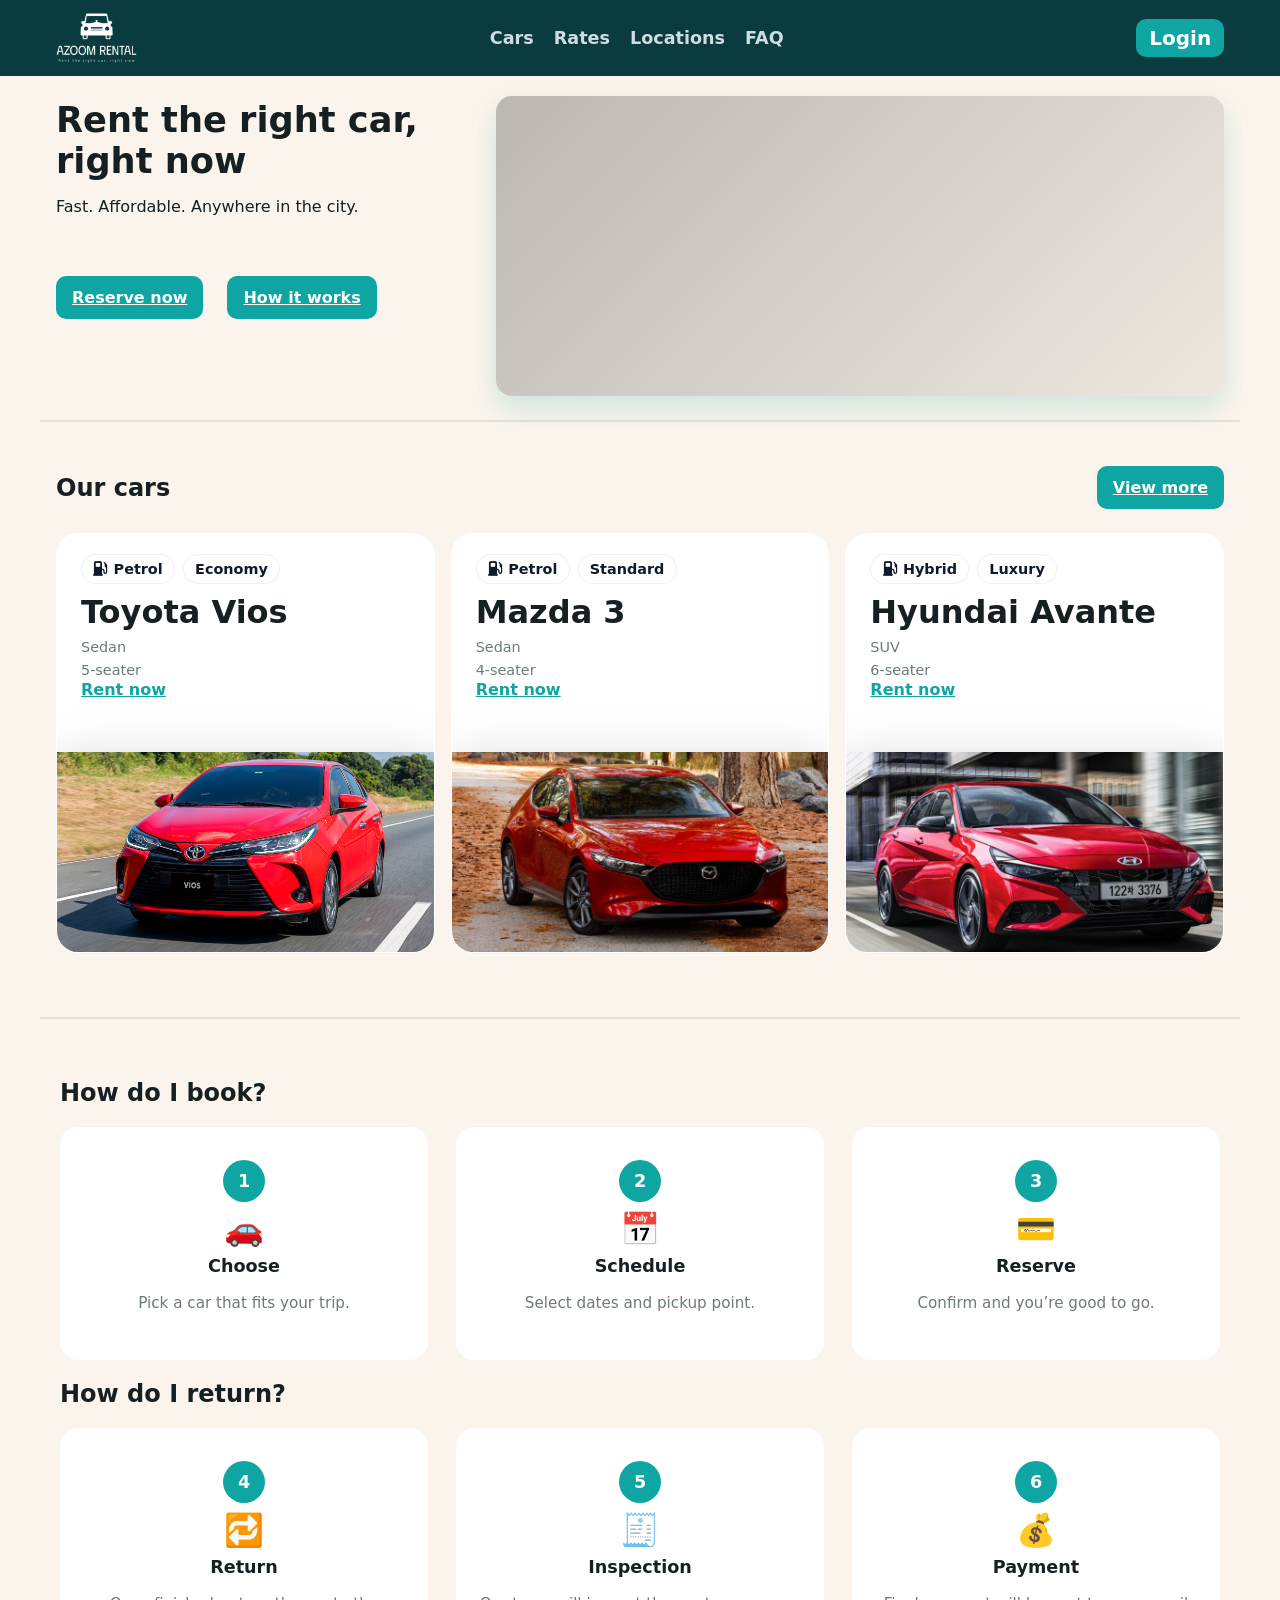
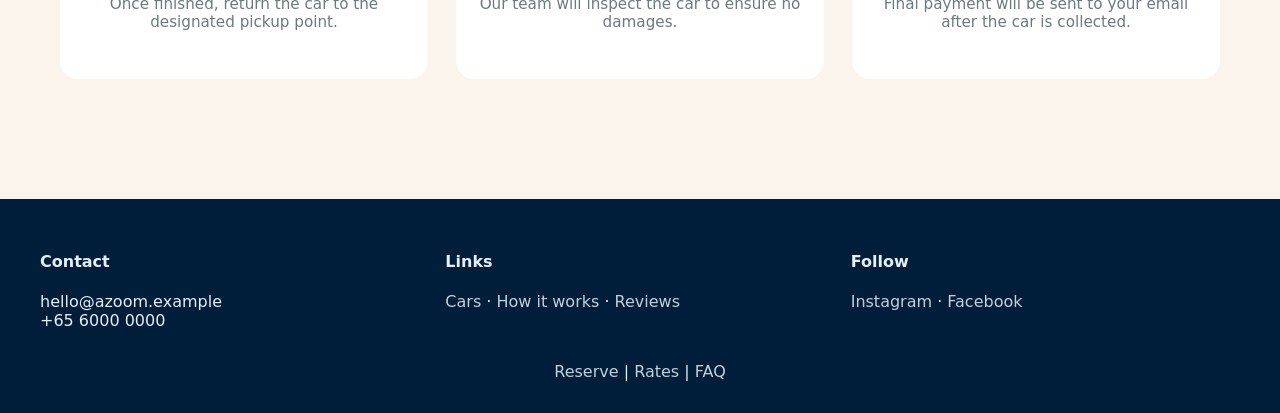
==== commit b0565a2f: "FINAL COMMITS" ====
--- a/index.html
+++ b/index.html
@@ -60,59 +60,9 @@
           <h1>Rent the right car, right now</h1>
           <p>Fast. Affordable. Anywhere in the city.</p>
 
-          <div class="hero-actions">
-            <p class="hint">Pick your reservation dates!</p>
-            <div class="form-card kv-strip" id="reserve-form">
-              <div class="kv">
-                <i
-                  class="fa-solid fa-location-dot kv-ico"
-                  aria-hidden="true"
-                ></i>
-                <div class="kv-text">
-                  <span class="kv-label">Location</span>
-                  <!-- Styled select looks like text -->
-                  <label class="kv-value selectlike">
-                    <select
-                      id="pickup-loc"
-                      aria-label="Pick-up location"
-                    ></select>
-                  </label>
-                </div>
-              </div>
-
-              <div class="kv">
-                <i class="fa-regular fa-calendar kv-ico" aria-hidden="true"></i>
-                <div class="kv-text">
-                  <span class="kv-label">Date &amp; Time</span>
-                  <!-- Large inline datetime (defaults to now via JS) -->
-                  <input
-                    id="pickup-dt"
-                    type="datetime-local"
-                    class="kv-value inputlike"
-                  />
-                </div>
-              </div>
-
-              <div class="kv">
-                <i class="fa-regular fa-clock kv-ico" aria-hidden="true"></i>
-                <div class="kv-text">
-                  <span class="kv-label">Duration</span>
-                  <label class="kv-value selectlike">
-                    <select id="rental-duration" aria-label="Rental duration">
-                      <option value="2h">2 hr</option>
-                      <option value="4h">4 hr</option>
-                      <option value="6h">6 hr</option>
-                      <option value="12h">12 hr</option>
-                      <option value="1d" selected>1 day</option>
-                      <option value="2d">2 days</option>
-                      <option value="3d">3 days</option>
-                      <option value="7d">7 days</option>
-                      <option value="custom">Custom…</option>
-                    </select>
-                  </label>
-                </div>
-              </div>
-            </div>
+          <div class="hero-buttons">
+            <a class="btn" href="./carList.html">Reserve now</a>
+            <a class="btn" href="./index.html#howto">How it works</a>
           </div>
         </div>
 
@@ -185,7 +135,7 @@
               </ul>
 
               <!-- Keep if you still want an action; otherwise remove -->
-              <a class="link-btn" href="./carList.html">Rent now</a>
+              <a class="link-btn" href="./reserve.html">Rent now</a>
             </div>
 
             <img
@@ -332,8 +282,6 @@
           </div>
         </div>
       </section>
-
-      <section class="locations">???? I guess locations will be here?</section>
     </main>
 
     <!-- FOOTER -->
--- a/css/style.css
+++ b/css/style.css
@@ -1,31 +1,20 @@
 /* ========== VARIABLES ========== */
-/* :root {
-  --bg: #002b5b;
-  --surface: #0a2b4d;
-  --nav: #02325d;
-  --brand: #ff7a1a;
-  --brand-dark: #e56f16;
-  --text: #f2f4f8;
-  --muted: #a9bed2;
-  --line: rgba(255, 255, 255, 0.08);
-  --shadow: 0 10px 30px rgba(0, 0, 0, 0.25);
-} */
 
 /* Modern Travel */
 :root {
-  --bg: #fff6ed;
-  --surface: #fff;
-  --nav: #fb923c;
-  --nav-light: #ffd5b7;
-  --nav-dark: #da7e33;
-  --brand: #f97316; /* bright orange */
-  --brand-dark: #ea580c;
-  --text: #2c1810;
-  --muted: #a16207;
-  --accent: #fde047; /* sunshine yellow */
-  --accent-hover: #facc15;
-  --line: rgba(0, 0, 0, 0.1);
-  --shadow: 0 10px 25px rgba(255, 0, 0, 0.3);
+  --bg: #faf4ec;
+  --surface: #ffffff;
+  --nav: #0a3b3e;
+  --nav-light: #c3e3e0;
+  --nav-dark: #07292c;
+  --brand: #0ea5a3;
+  --brand-dark: #0b7f7e;
+  --text: #162022;
+  --muted: #6b7a7d;
+  --accent: #f59e0b;
+  --accent-hover: #d97706;
+  --line: rgba(0, 0, 0, 0.08);
+  --shadow: 0 12px 26px rgba(14, 165, 163, 0.18);
 }
 
 /* ========== BASE ========== */
@@ -73,12 +62,8 @@
 }
 
 .logo {
-  /* font-weight: 800;
-  font-size: 1.3rem;
-  color: #fff;
-  text-decoration: none; */
-  height: 40px; /* adjust to match your nav size */
-  width: auto; /* keep proportions */
+  height: 50px;
+  width: auto;
   display: block;
 }
 
@@ -92,6 +77,7 @@
   text-decoration: none;
   font-weight: 600;
   opacity: 0.9;
+  font-size: 1.1rem;
 }
 .nav a:hover,
 .nav a.active {
@@ -114,28 +100,38 @@
   display: flex;
   align-items: center;
   justify-content: flex-end;
-}
-
+  gap: 0.75rem;
+}
+
+.hero-buttons {
+  display: flex;
+  gap: 1.5rem;
+  margin-top: 3.75rem;
+}
 .btn,
-.btn-ghost {
+.btn-ghost,
+.sbtn {
   background: var(--brand);
   color: #fff;
   border: none;
   cursor: pointer;
-  padding: 0.75rem 1.25rem;
+  padding: 0.75rem 1rem;
   border-radius: 10px;
-  font-weight: 800;
+  font-weight: 600;
   transition: 0.15s;
 }
 .btn:hover,
-.btn-ghost:hover {
+.btn-ghost:hover,
+.sbtn:hover {
   background: var(--brand-dark);
   transform: translateY(-1px);
 }
 .btn.small,
-.btn-ghost {
+.btn-ghost.small,
+.sbtn.small {
   padding: 0.45rem 0.8rem;
-  font-size: 0.95rem;
+  font-size: 1.25rem;
+  text-decoration: none;
 }
 
 /* ========== About section  ========== */
@@ -152,10 +148,7 @@
   margin: 0.2rem 0 0.6rem;
   font-size: 2.2rem;
 }
-.hero p {
-  margin: 0.2rem 0 1rem;
-  color: var(--text);
-}
+
 .hint {
   font-size: 0.85rem;
   color: var(--muted);
@@ -208,95 +201,54 @@
 .link-btn:hover {
   text-decoration: underline;
 }
-/*
-.card {
-  background: var(--surface);
-  border-radius: 16px;
-  overflow: hidden;
-  display: flex;
-  flex-direction: column;
-  border: 1px solid rgba(255, 255, 255, 0.06);
-  transition: 0.2s ease;
-}
-.card:hover {
-  transform: translateY(-6px);
-  box-shadow: var(--shadow);
-}
-.card img {
-  width: 100%;
-  height: 170px;
-  object-fit: cover;
-}
-.card-body {
-  padding: 0.9rem;
-  display: flex;
-  justify-content: space-between;
-  align-items: center;
-} */
-/* .meta {
-  color: var(--text);
-}
-.tag {
-  padding: 0.08rem 0.4rem;
-  background: rgba(255, 255, 255, 0.08);
-  border-radius: 6px;
-  margin-right: 0.4rem;
-  font-size: 0.8rem;
-}
-.rating {
-  font-weight: 700;
-}
-.price {
-  font-weight: 800;
-}
-*/
-
-/* ========== STEPS & REVIEWS ========== */
-/* .steps {
+
+.steps {
   max-width: 1200px;
-  margin: 1rem auto 0;
-  padding: 1rem;
+  margin: 3rem auto;
+  padding: 2.5rem 1.25rem;
   border-top: 2px solid var(--line);
 }
+
 .steps-grid {
-  margin-top: 0.5rem;
-  display: grid;
-  gap: 1rem;
+  margin-top: 1.25rem;
+  display: grid;
+  gap: 1.75rem; /* bigger gaps */
   grid-template-columns: repeat(3, 1fr);
 }
+
 .step {
   background: var(--surface);
   border: 1px solid rgba(255, 255, 255, 0.06);
-  border-radius: 16px;
-  padding: 1rem;
+  border-radius: 18px; /* slightly rounder */
+  padding: 2rem 1.25rem; /* bigger padding */
   text-align: center;
-} */
-.steps {
-  max-width: 1200px;
-  margin: 2rem auto;
-  padding: 2rem 1rem;
-  border-top: 2px solid var(--line);
-}
-
-.steps-grid {
-  margin-top: 1rem;
-  display: grid;
-  gap: 1.25rem;
-  grid-template-columns: repeat(3, 1fr);
-}
-
-.step {
-  background: var(--surface);
-  border: 1px solid rgba(255, 255, 255, 0.06);
-  border-radius: 16px;
-  padding: 1.5rem 1rem;
-  text-align: center;
-  transition: transform 0.2s ease, box-shadow 0.2s ease;
-}
-
+  transition: transform 0.25s ease, box-shadow 0.25s ease, opacity 0.5s ease;
+}
+
+/* Larger bits */
+.step-num {
+  width: 56px;
+  height: 56px;
+  line-height: 56px;
+  font-size: 1.25rem;
+  margin: 0 auto 0.6rem;
+}
+.icon {
+  font-size: 2.4rem;
+  margin: 0.6rem 0;
+}
+.step h3 {
+  margin-top: 0.6rem;
+  font-size: 1.2rem;
+}
+.step p {
+  font-size: 1rem;
+}
+
+/* Hover lift remains subtle */
 .step:hover {
-  transform: translateY(-3px);
-  box-shadow: 0 10px 20px rgba(0, 0, 0, 0.1);
+  transform: translateY(-4px);
+  box-shadow: 0 14px 28px rgba(0, 0, 0, 0.12);
 }
 
 .step-num {
@@ -420,20 +372,9 @@
   align-items: start;
 }
 
-/* filters (left) */
-/* .filters {
-  background: var(--surface);
-  border: 1px solid rgba(255, 255, 255, 0.06);
-  border-radius: 14px;
-  padding: 1rem;
-  height: fit-content;
-  position: sticky;
-  top: 76px;
-} */
-
 .filters {
-  background: var(--panel, #f7f8fa);
-  border: 1px solid var(--line, #e6e8eb);
+  background: var(--nav-light);
+  border: 1px solid var(--line);
   border-radius: 14px;
   padding: 1rem;
   position: sticky;
@@ -449,7 +390,7 @@
   padding: 0.75rem 0;
 }
 .filter-group + .filter-group {
-  border-top: 1px solid var(--brand, #e6e8eb);
+  border-top: 1px solid var(--brand);
 }
 
 /* .filter-group h3 {
@@ -461,17 +402,8 @@
   margin: 0 0 0.5rem;
   font-size: 1.05rem;
   font-weight: 800;
-  color: var(--text, #0b1b2b);
-}
-
-/* .filters label {
-  display: flex;
-  align-items: center;
-  gap: 0.5rem;
-  margin: 0.35rem 0;
-  cursor: pointer;
   color: var(--text);
-} */
+}
 
 .filters label {
   display: flex;
@@ -503,14 +435,14 @@
 
 /* Focus ring (keyboard) */
 .filters input[type="checkbox"]:focus-visible {
-  outline: 2px solid var(--brand, #ff7a1a);
+  outline: 2px solid var(--brand);
   outline-offset: 2px;
 }
 
 /* Checked fill + tick */
 .filters input[type="checkbox"]:checked {
-  background: var(--brand, #ff7a1a);
-  border-color: var(--brand, #ff7a1a);
+  background: var(--brand);
+  border-color: var(--brand);
 }
 .filters input[type="checkbox"]:checked::after {
   content: "";
@@ -611,24 +543,6 @@
   padding: 0.25rem 0.5rem 1rem;
 }
 
-/* .sbtn.block {
-  display: block;
-  text-align: center;
-  width: 100%;
-}
-.sbtn.outline {
-  background: transparent;
-  border: 1px solid var(--line, rgba(255, 255, 255, 0.18));
-  color: var(--text, #f2f4f8);
-  padding: 0.75rem 1rem;
-  border-radius: 12px;
-  font-weight: 600;
-}
-.sbtn.outline:hover {
-  border-color: var(--brand, #ff7a1a);
-  color: #fff;
-} */
-
 /* under rates.html */
 /* ===== rates page ===== */
 
@@ -671,6 +585,10 @@
   border-radius: 28px;
   padding: 1.25rem 1.25rem 2.25rem;
   margin-top: 1.5rem;
+
+  max-width: 1200px; /* control panel width */
+  margin-left: auto;
+  margin-right: auto; /* centers it */
 }
 
 .rates-head {
@@ -705,23 +623,6 @@
   gap: 0.9rem;
 }
 
-/* Car image on a white slab */
-/* .car-plate {
-  background: #ffffff;
-  border-radius: 14px;
-  padding: 0.75rem 1rem;
-  border: 1px solid rgba(17, 24, 39, 0.06);
-}
-.car-hero {
-  width: 100%;
-  max-width: 400px;
-  height: 200px;
-  object-fit: cover;
-  margin: 0 auto;
-  display: block;
-  filter: drop-shadow(0 18px 28px rgba(0, 0, 0, 0.25));
-} */
-
 .car-plate {
   background: #ffffff;
   border-radius: 14px;
@@ -730,7 +631,7 @@
   display: flex;
   align-items: center;
   justify-content: center;
-  height: 500px; /* adjust to your preferred size */
+  height: 350px; /* adjust to your preferred size */
 }
 
 .car-hero {
@@ -784,9 +685,21 @@
 .btn.block {
   display: block;
   text-align: center;
-  width: 100%;
+  /* width: 100%; */
 }
 .btn.outline {
+  /* background: transparent; */
+  border: 1px solid rgba(17, 24, 39, 0.14);
+  /* color: #0f172a; */
+  padding: 0.8rem 1rem;
+  border-radius: 12px;
+  font-weight: 700;
+}
+.btn.outline:hover {
+  border-color: #1e5eff;
+  color: #111827;
+}
+.reserve-btn.outline {
   background: transparent;
   border: 1px solid rgba(17, 24, 39, 0.14);
   color: #0f172a;
@@ -794,11 +707,10 @@
   border-radius: 12px;
   font-weight: 700;
 }
-.btn.outline:hover {
+.reserve-btn.outline:hover {
   border-color: #1e5eff;
   color: #111827;
 }
-
 /* Hide on toggle */
 .rate-card[hidden] {
   display: none !important;
@@ -818,10 +730,6 @@
   min-width: 260px; /* optional: ensures good proportion */
   height: 56px; /* fixed height for consistent pill shape */
   align-items: center;
-  /* border-radius: 999px;
-  padding: 6px;
-  box-shadow: 0 6px 18px rgba(0, 0, 0, 0.08);
-  overflow: hidden; */
 }
 
 /* Real element as the pill (no pseudo-element) */
@@ -902,7 +810,7 @@
 .container {
   max-width: 1100px;
   margin: 0 auto;
-  padding: 2rem 1.25rem;
+  padding: 1.5rem 1.25rem;
 }
 
 .lead {
@@ -911,23 +819,63 @@
 }
 
 /* Stepper */
+/* Stepper container */
 .stepper {
   display: flex;
-  gap: 1rem;
+  justify-content: space-between;
   list-style: none;
+  counter-reset: step;
+  margin: 2rem 0 1.5rem;
   padding: 0;
-  margin: 0.25rem 0 2rem;
+  position: relative;
+}
+
+.stepper::before {
+  content: "";
+  position: absolute;
+  top: 50%;
+  left: 0;
+  width: 100%;
+  height: 2px;
+  background: var(--line);
+  transform: translateY(-50%);
+  z-index: 0;
+}
+
+/* Individual step items */
+.stepper li {
+  position: relative;
+  z-index: 1;
+  background: var(--surface);
+  padding: 0.5rem 1rem;
+  border-radius: 999px;
+  border: 2px solid var(--line);
   color: var(--muted);
-}
-.stepper li {
-  padding: 0.4rem 0.75rem;
-  border: 1px solid var(--line, rgba(255, 255, 255, 0.12));
-  border-radius: 999px;
-}
+  font-weight: 500;
+  transition: all 0.3s ease;
+}
+
+/* Active step */
 .stepper li.active {
-  background: var(--brand);
-  color: #fff;
-  border-color: transparent;
+  border-color: var(--brand);
+  color: var(--brand);
+  background: rgba(249, 115, 22, 0.1);
+  font-weight: 600;
+}
+
+/* Optional: Add a nice hover/focus look */
+.stepper li:hover {
+  cursor: pointer;
+  border-color: var(--brand);
+  color: var(--brand-dark);
+}
+
+/* layout css for reserve nagivation buttons */
+.form-nav {
+  display: flex;
+  justify-content: flex-end;
+  gap: 0.75rem;
+  margin-top: 1.5rem;
 }
 
 /* Layout */
@@ -948,6 +896,40 @@
   margin-bottom: 1rem;
 }
 
+.form-row {
+  display: flex;
+  flex-wrap: wrap;
+  gap: 1.5rem; /* space between cards */
+  align-items: stretch; /* makes them same height */
+  margin-bottom: 1rem;
+}
+
+/* Allow flexible width while maintaining balance */
+.form-row .form-card {
+  flex: 1 1 300px;
+  margin-bottom: 0; /* override .form-card’s margin-bottom */
+}
+
+/* Slightly widen the vehicle card */
+.form-row .form-card.vehicle {
+  flex: 2 1 450px;
+}
+
+/* Center contents of the Plan card */
+.form-row .form-card.plan {
+  display: flex;
+  flex-direction: column;
+  justify-content: center;
+}
+
+/* Optional: make segmented control full width and centered */
+.form-card.plan .segmented {
+  margin-top: 0.75rem;
+  width: 100%;
+  justify-content: space-around;
+}
+
+/*  */
 .field {
   display: grid;
   gap: 0.4rem;
@@ -977,17 +959,34 @@
 .muted {
   color: var(--muted);
 }
-
-/* ===== Key-Value strip (like your mock) ===== */
-.kv-strip {
-  display: grid;
-  grid-template-columns: 1fr 1fr 1fr;
+/* Base card for reserve */
+.card {
+  background: var(--surface);
+  border: 1px solid var(--line, rgba(255, 255, 255, 0.08));
+  border-radius: 16px;
+  box-shadow: var(--shadow, 0 10px 30px rgba(0, 0, 0, 0.2));
+  margin-bottom: 1rem;
+}
+
+/* Horizontal strip of 3 */
+.strip {
+  display: grid;
+  grid-template-columns: 1fr 1fr;
+  overflow: hidden;
+  padding: 0; /* items have their own padding */
+}
+
+/* Two-up block */
+.grid-2 {
+  display: grid;
+  grid-template-columns: 1fr 1fr;
   gap: 0;
-  padding: 0; /* we’ll pad inside kv items */
-  overflow: hidden;
-}
-
-.kv {
+  padding: 0;
+  position: relative;
+}
+
+/* Row item */
+.item {
   display: grid;
   grid-template-columns: auto 1fr;
   align-items: center;
@@ -996,83 +995,266 @@
   background: transparent;
   border-left: 1px solid var(--line, rgba(255, 255, 255, 0.08));
 }
-.kv:first-child {
+.strip .item:first-child {
   border-left: none;
 }
 
-.kv-ico {
+/* subtle divider style for grid-2 rows */
+.grid-2 .item {
+  border-top: 1px solid var(--line, rgba(255, 255, 255, 0.08));
+}
+.grid-2 .item:nth-child(-n + 2) {
+  border-top: none;
+} /* first row */
+
+/* icon + text */
+.ico {
   font-size: 1.2rem;
   opacity: 0.9;
 }
-
-.kv-text {
+.text {
   display: grid;
   gap: 0.25rem;
 }
-.kv-label {
+.label {
   color: var(--muted, #a9bed2);
   font-weight: 600;
   letter-spacing: 0.02em;
 }
-.kv-value {
-  font-size: clamp(1rem, 0.8rem + 0.6vw, 1.25rem);
-  font-weight: 700;
+.value {
+  /* font-size: clamp(1rem, 0.8rem + 0.6vw, 1.25rem); */
+  font-weight: 500;
   line-height: 1.25;
-  color: var(--text, #f2f4f8);
-}
-
-/* Make selects / inputs look like plain text but still interactive */
-.selectlike select,
-.inputlike {
+  color: var(--muted);
+}
+
+/* Inputs styled as inline text */
+.select-inline select,
+.input-inline {
+  width: 100%;
   background: transparent;
   border: none;
   color: inherit;
   font: inherit;
   padding: 0;
-  width: 100%;
   outline: none;
 }
 
-/* Show a minimal caret for select */
-.selectlike select {
+/* Minimal caret for selects */
+.select-inline select {
   appearance: none;
-  background-image: linear-gradient(45deg, transparent 50%, currentColor 50%),
-    linear-gradient(135deg, currentColor 50%, transparent 50%);
+  background-image: linear-gradient(45deg, transparent 50%, var(--text) 50%),
+    linear-gradient(135deg, var(--text) 50%, transparent 50%);
   background-position: calc(100% - 16px) 52%, calc(100% - 11px) 52%;
   background-size: 6px 6px, 6px 6px;
   background-repeat: no-repeat;
   padding-right: 28px;
 }
 
-/* Secondary card (2-up) */
-.kv-grid-2 {
+/* Focus states */
+.select-inline select:focus,
+.input-inline:focus {
+  outline: 2px solid color-mix(in srgb, var(--brand) 70%);
+  outline-offset: 2px;
+  border-radius: 8px;
+}
+
+/* Helper text */
+.hint {
+  grid-column: 1 / -1;
+  margin: 0.5rem 1.1rem 1rem;
+  color: var(--muted);
+  font-size: 0.9rem;
+}
+
+/* --- Booking date/hour input styling --- */
+/* Date + Time inline layout */
+.date-time-row {
   display: grid;
   grid-template-columns: 1fr 1fr;
-  gap: 0;
-  overflow: hidden;
-}
-.kv-grid-2 .kv {
-  border-top: 1px solid var(--line, rgba(255, 255, 255, 0.08));
-}
-.kv-grid-2 .kv:first-child {
-  border-top: none;
-}
-
-/* Responsive stacking */
+  gap: 0.6rem;
+}
+#pickup-time,
+#return-time {
+  border: 1px solid var(--line, rgba(255, 255, 255, 0.2));
+  border-radius: 8px;
+  background: rgba(255, 255, 255, 0.05);
+  color: var(--text, #f2f4f8);
+  padding: 0.4rem 0.6rem;
+  width: 100%;
+  transition: border-color 0.2s ease, background 0.2s ease;
+}
+
+#pickup-time:hover,
+#return-time:hover,
+#pickup-time:focus,
+#return-time:focus {
+  background: rgba(255, 255, 255, 0.1);
+  border-color: var(--brand, #4a7dff);
+}
+
+.date-time-row .input-inline[type="date"],
+.date-time-row .input-inline[type="time"] {
+  border: 1px solid var(--line, rgba(255, 255, 255, 0.2));
+  border-radius: 8px;
+  padding: 0.4rem 0.6rem;
+  background: rgba(255, 255, 255, 0.05);
+  color: var(--text, #f2f4f8);
+  transition: border 0.2s ease, background 0.2s ease;
+}
+
+.date-time-row .input-inline[type="date"]:hover,
+.date-time-row .input-inline[type="time"]:hover,
+.date-time-row .input-inline[type="date"]:focus,
+.date-time-row .input-inline[type="time"]:focus {
+  background: rgba(255, 255, 255, 0.1);
+  border-color: var(--brand, #4a7dff);
+}
+
+.form-step {
+  display: none;
+  opacity: 0;
+  transform: translateX(20px);
+  transition: all 0.4s ease;
+}
+
+.form-step.active {
+  display: block;
+  opacity: 1;
+  transform: translateX(0);
+}
+
+/* Slide animation */
+.form-step.slide-out-left {
+  animation: slideOutLeft 0.4s forwards;
+}
+.form-step.slide-in-right {
+  animation: slideInRight 0.4s forwards;
+}
+
+@keyframes slideOutLeft {
+  from {
+    transform: translateX(0);
+    opacity: 1;
+  }
+  to {
+    transform: translateX(-40px);
+    opacity: 0;
+  }
+}
+@keyframes slideInRight {
+  from {
+    transform: translateX(40px);
+    opacity: 0;
+  }
+  to {
+    transform: translateX(0);
+    opacity: 1;
+  }
+}
+
+.driver-options {
+  display: flex;
+  flex-direction: row;
+  gap: 1rem;
+}
+
 @media (max-width: 820px) {
-  .kv-strip {
+  .date-time-row {
     grid-template-columns: 1fr;
   }
-  .kv {
+}
+#pickup-loc,
+#dropoff-loc {
+  border: 1px solid var(--line, rgba(255, 255, 255, 0.2));
+  border-radius: 8px;
+  background: rgba(255, 255, 255, 0.05);
+  color: var(--text, #f2f4f8);
+  padding: 0.4rem 0.6rem;
+  width: 100%;
+  transition: border-color 0.2s ease, background 0.2s ease;
+}
+
+#pickup-loc:hover,
+#dropoff-loc:hover,
+#pickup-loc:focus,
+#dropoff-loc:focus {
+  background: rgba(255, 255, 255, 0.1);
+  border-color: var(--brand);
+}
+
+/* Responsive */
+@media (max-width: 820px) {
+  .strip {
+    grid-template-columns: 1fr;
+  }
+  .strip .item {
     border-left: none;
     border-top: 1px solid var(--line, rgba(255, 255, 255, 0.08));
   }
-  .kv:first-child {
+  .strip .item:first-child {
     border-top: none;
   }
-  .kv-grid-2 {
+
+  .grid-2 {
     grid-template-columns: 1fr;
   }
+  .grid-2 .item {
+    border-left: none;
+  }
+}
+
+/* Driver manual mini form */
+#driverManual {
+  margin-top: 1rem;
+}
+
+/* Payment overlay + spinner */
+/* Spinner overlay: hidden by default, shown only with .show */
+#overlay {
+  display: none; /* force hidden by default */
+  position: fixed;
+  inset: 0;
+  display: none;
+  place-items: center;
+  background: rgba(0, 0, 0, 0.35);
+  z-index: 1000;
+  text-align: center;
+}
+#overlay.show {
+  /* only appears when JS adds .show */
+  display: grid;
+}
+.spinner {
+  width: 48px;
+  height: 48px;
+  border: 4px solid #fff;
+  border-top-color: var(--brand, #f97316);
+  border-radius: 50%;
+  animation: spin 0.9s linear infinite;
+}
+@keyframes spin {
+  to {
+    transform: rotate(360deg);
+  }
+}
+
+/* Make driver buttons sit side-by-side and smaller */
+.driver-options {
+  display: flex;
+  gap: 1rem;
+  flex-wrap: wrap;
+}
+.driver-options .btn {
+  flex: 1 1 240px;
+  max-width: 260px;
+  padding: 0.6rem 1rem;
+  font-size: 0.95rem;
+}
+.driver-options .btn.block {
+  width: auto;
+  display: inline-flex;
+  justify-content: center;
 }
 
 /* Vehicle */
@@ -1099,19 +1281,57 @@
 .checks,
 .radios {
   display: grid;
-  gap: 0.5rem;
-  margin-top: 0.5rem;
-}
+  gap: 0.75rem;
+  margin-top: 0.75rem;
+}
+
 .check,
 .radio {
   display: flex;
   align-items: center;
   gap: 0.6rem;
-}
+  padding: 0.75rem 1rem;
+  border: 1px solid var(--line, rgba(255, 255, 255, 0.1));
+  border-radius: 10px;
+  background: var(--surface);
+  transition: border-color 0.2s ease, background 0.2s ease;
+  cursor: pointer;
+}
+
+/* Hover */
+.check:hover,
+.radio:hover {
+  border-color: var(--brand);
+  background: rgba(249, 115, 22, 0.08); /* light tint of brand */
+}
+
+/* Checked state (highlight the card when selected) */
+.check:has(input:checked),
+.radio:has(input:checked) {
+  border-color: var(--brand);
+  background: rgba(249, 115, 22, 0.12);
+}
+
+/* Input size & accent color */
+.check input,
+.radio input {
+  width: 1rem;
+  height: 1rem;
+  accent-color: var(--brand);
+}
+
+/* Label text */
+.check span,
+.radio span {
+  font-weight: 500;
+}
+
+/* Price text on the right */
 .check em,
 .radio em {
   margin-left: auto;
   color: var(--muted);
+  font-weight: 500;
 }
 
 /* Summary (where all of the final computing is at) */
@@ -1130,12 +1350,7 @@
   font-size: 1.15rem;
   font-weight: 800;
 }
-.btn.block {
-  display: block;
-  text-align: center;
-  width: 100%;
-  margin-top: 0.75rem;
-}
+
 .form-head {
   display: flex;
   justify-content: space-between;
@@ -1167,160 +1382,166 @@
   font-size: 1.1rem;
 }
 
-/* ===== locations ===== */
-/* .loc-grid {
-  display: grid;
-  grid-template-columns: repeat(auto-fit, minmax(300px, 1fr));
-  gap: 1rem;
-  margin-top: 1rem;
-}
-
+/* ===== locations (modern) ===== */
+.locations .title {
+  font-size: clamp(2rem, 1.2rem + 2.2vw, 3rem);
+  letter-spacing: -0.02em;
+  line-height: 1.15;
+}
+.locations .subtitle {
+  color: var(--muted, #95a3b3);
+  margin-top: 0.6rem;
+  font-size: clamp(1rem, 0.9rem + 0.5vw, 1.125rem);
+}
+
+/* Remove the legend completely if still present */
+.loc-legend {
+  display: none !important;
+}
+
+/* Grid spacing a touch bigger for breathing room */
+.loc-grid {
+  display: grid;
+  grid-template-columns: repeat(auto-fit, minmax(320px, 1fr));
+  gap: clamp(1rem, 1.2vw, 1.5rem);
+  margin-top: 1.25rem;
+}
+
+/* Card: soft glass with gradient edge + subtle hover lift */
 .loc-card {
-  background: var(--surface);
-  padding: 1rem;
-  border-radius: 10px;
-}
-
+  position: relative;
+  background: linear-gradient(
+    180deg,
+    color-mix(in srgb, var(--surface, #0b1220) 86%, transparent),
+    color-mix(in srgb, var(--surface, #0b1220) 92%, transparent)
+  );
+  border: 1px solid color-mix(in srgb, #ffffff 10%, transparent);
+  border-radius: 18px;
+  padding: 1.1rem;
+  box-shadow: 0 1px 0 rgba(255, 255, 255, 0.05) inset,
+    0 12px 28px rgba(0, 0, 0, 0.28);
+  backdrop-filter: blur(6px);
+  transition: transform 0.18s ease, box-shadow 0.25s ease,
+    border-color 0.2s ease;
+}
+.loc-card::after {
+  /* subtle gradient edge highlight */
+  content: "";
+  position: absolute;
+  inset: 0;
+  border-radius: inherit;
+  pointer-events: none;
+  background: linear-gradient(
+    145deg,
+    rgba(255, 255, 255, 0.06),
+    rgba(255, 255, 255, 0)
+  );
+  mask: linear-gradient(#000 0 0) content-box, linear-gradient(#000 0 0);
+  -webkit-mask: linear-gradient(#000 0 0) content-box, linear-gradient(#000 0 0);
+  padding: 1px;
+  opacity: 0.6;
+}
+.loc-card:hover {
+  transform: translateY(-4px);
+  border-color: color-mix(in srgb, #ffffff 18%, transparent);
+  box-shadow: 0 1px 0 rgba(255, 255, 255, 0.06) inset,
+    0 18px 38px rgba(0, 0, 0, 0.35);
+}
+
+/* Card head */
+.loc-card-head {
+  display: flex;
+  align-items: center;
+  gap: 0.65rem;
+  margin-bottom: 0.4rem;
+}
+.loc-card h3 {
+  font-size: 1.15rem;
+  letter-spacing: -0.01em;
+  margin: 0.1rem 0 0.25rem;
+}
+
+/* Tags: sleeker “chip” look with better contrast */
+.tag {
+  display: inline-flex;
+  align-items: center;
+  gap: 0.4rem;
+  padding: 0.35rem 0.6rem;
+  font-size: 0.78rem;
+  line-height: 1;
+  border-radius: 999px;
+  border: 1px solid rgba(255, 255, 255, 0.12);
+  background: rgba(255, 255, 255, 0.06);
+  backdrop-filter: blur(6px);
+}
+.tag.hq {
+  background: rgba(56, 189, 248, 0.16);
+  border-color: rgba(56, 189, 248, 0.35);
+}
+.tag.pickup {
+  background: rgba(34, 197, 94, 0.16);
+  border-color: rgba(34, 197, 94, 0.35);
+}
+.tag.return {
+  background: rgba(250, 204, 21, 0.16);
+  border-color: rgba(250, 204, 21, 0.35);
+}
+
+/* Address row */
+.address {
+  color: var(--text, #e6eef6);
+  opacity: 0.95;
+  margin: 0 0 0.6rem;
+}
+.address i {
+  opacity: 0.9;
+}
+
+/* Map: “floating card” look */
 .map-box {
-  border-radius: 8px;
+  border-radius: 14px;
   overflow: hidden;
-  margin-top: 0.5rem;
-}
-
+  margin-top: 0.55rem;
+  border: 1px solid rgba(255, 255, 255, 0.08);
+  background: rgba(0, 0, 0, 0.25);
+  box-shadow: 0 6px 20px rgba(0, 0, 0, 0.35);
+}
 .map-box iframe {
   width: 100%;
-  height: 220px;
-  border: 0;
-} */
-/* ===== locations (modern) ===== */
-.locations .title {
-  font-size: clamp(1.6rem, 1.3rem + 1.2vw, 2.2rem);
-  letter-spacing: -0.02em;
-}
-.locations .subtitle {
-  color: var(--muted, #95a3b3);
-  margin-top: 0.25rem;
-}
-
-/* legend tags */
-.loc-legend {
-  display: flex;
-  gap: 0.5rem;
-  flex-wrap: wrap;
-  margin-top: 0.8rem;
-}
-.tag {
-  display: inline-flex;
-  align-items: center;
-  gap: 0.4rem;
-  padding: 0.35rem 0.6rem;
-  font-size: 0.8rem;
-  border-radius: 999px;
-  border: 1px solid rgba(255, 255, 255, 0.08);
-  background: rgba(255, 255, 255, 0.06);
-  backdrop-filter: blur(6px);
-}
-.tag.hq {
-  background: rgba(56, 189, 248, 0.15);
-  border-color: rgba(56, 189, 248, 0.35);
-}
-.tag.pickup {
-  background: rgba(34, 197, 94, 0.15);
-  border-color: rgba(34, 197, 94, 0.35);
-}
-.tag.return {
-  background: rgba(250, 204, 21, 0.15);
-  border-color: rgba(250, 204, 21, 0.35);
-}
-
-/* grid */
-.loc-grid {
-  display: grid;
-  grid-template-columns: repeat(auto-fit, minmax(280px, 1fr));
-  gap: clamp(0.9rem, 2vw, 1.2rem);
-  margin-top: 1rem;
-}
-
-/* cards */
-.loc-card {
-  background: color-mix(in srgb, var(--surface, #111827) 92%, transparent);
-  border: 1px solid rgba(255, 255, 255, 0.08);
-  border-radius: 16px;
-  padding: 1rem;
-  box-shadow: 0 1px 0 rgba(255, 255, 255, 0.05) inset,
-    0 8px 24px rgba(0, 0, 0, 0.35);
-  transition: transform 120ms ease, box-shadow 200ms ease,
-    border-color 200ms ease;
-}
-.loc-card:hover {
-  transform: translateY(-3px);
-  border-color: rgba(255, 255, 255, 0.16);
-  box-shadow: 0 1px 0 rgba(255, 255, 255, 0.06) inset,
-    0 16px 36px rgba(0, 0, 0, 0.45);
-}
-
-.loc-card-head {
-  display: flex;
-  align-items: center;
-  gap: 0.6rem;
-  margin-bottom: 0.35rem;
-}
-.loc-card h3 {
-  font-size: 1.1rem;
-  letter-spacing: -0.01em;
-  margin: 0.1rem 0 0.2rem;
-}
-
-.address {
-  color: var(--text, #e6eef6);
-  opacity: 0.9;
-  margin: 0 0 0.6rem;
-}
-
-.map-box {
-  border-radius: 12px;
-  overflow: hidden;
-  margin-top: 0.4rem;
-  border: 1px solid rgba(255, 255, 255, 0.08);
-  background: rgba(0, 0, 0, 0.3);
-}
-
-/* responsive map with fixed ratio */
-.map-box iframe {
-  width: 100%;
-  aspect-ratio: 16 / 10;
+  aspect-ratio: 14 / 10; /* slightly taller, feels more balanced */
   height: auto;
   border: 0;
   display: block;
 }
 
+/* Meta + link */
 .mini {
   color: var(--muted, #9fb0c2);
-  margin-top: 0.6rem;
-  font-size: 0.9rem;
-}
-
-/* subtle CTA */
+  margin-top: 0.7rem;
+  font-size: 0.92rem;
+}
 .ghost-link {
   display: inline-flex;
   align-items: center;
-  gap: 0.4rem;
-  margin-top: 0.4rem;
+  gap: 0.45rem;
+  margin-top: 0.45rem;
   font-weight: 600;
-  font-size: 0.92rem;
-  opacity: 0.9;
+  font-size: 0.95rem;
+  opacity: 0.92;
   text-underline-offset: 3px;
+  transition: opacity 0.15s ease, transform 0.15s ease;
 }
 .ghost-link:hover {
   opacity: 1;
   text-decoration: underline;
+  transform: translateY(-1px);
 }
 
 /* ========== login ========== */
-.container {
+.login-page {
   max-width: 480px;
   margin: 0 auto;
-  padding: 4rem 1rem;
+  padding: 14rem 1rem;
 }
 
 .login-card {
@@ -1357,22 +1578,8 @@
   padding: 0.75rem 1rem;
 }
 
-.btn.block {
-  display: block;
-  width: 100%;
-  text-align: center;
-  padding: 0.8rem;
-  border-radius: 12px;
-  border: none;
-  background: var(--brand, #ff7a1a);
-  color: #fff;
-  font-weight: 700;
-  cursor: pointer;
-  transition: 0.2s ease;
-}
-
-.btn.block:hover {
-  background: var(--brand-dark, #e56f16);
+.user-name {
+  color: #e6eef6;
 }
 
 .muted {
@@ -1421,18 +1628,77 @@
     grid-template-columns: 1fr;
     gap: 2rem;
   }
-  .btn {
+  /* .btn {
     width: 100%;
-  }
+  } */
 
   .btn-ghost {
     width: auto;
   }
 }
 
+.reveal .step {
+  opacity: 0;
+  transform: translateY(24px) scale(0.98);
+}
+
+/* visible state when section intersects */
+.reveal.is-visible .step {
+  opacity: 1;
+  transform: none;
+}
+
+/* stagger the children for a nice cascade */
+.reveal.is-visible .step:nth-child(1) {
+  transition-delay: 0s;
+}
+.reveal.is-visible .step:nth-child(2) {
+  transition-delay: 0.06s;
+}
+.reveal.is-visible .step:nth-child(3) {
+  transition-delay: 0.12s;
+}
+.reveal.is-visible .step:nth-child(4) {
+  transition-delay: 0.18s;
+}
+.reveal.is-visible .step:nth-child(5) {
+  transition-delay: 0.24s;
+}
+.reveal.is-visible .step:nth-child(6) {
+  transition-delay: 0.3s;
+}
+
+/* Respect users who prefer reduced motion */
+@media (prefers-reduced-motion: reduce) {
+  .reveal .step,
+  .reveal.is-visible .step {
+    transform: none !important;
+    opacity: 1 !important;
+    transition: none !important;
+  }
+}
+
 /* responsiveness under carList.html  */
 /* responsive */
+
+@media (max-width: 560px) {
+  .filters {
+    grid-template-columns: 1fr;
+  }
+  .search {
+    width: 100%;
+    justify-content: flex-end;
+  }
+  .search input {
+    width: 100%;
+  }
+}
+
+/* responsiveness under rates.html */
 @media (max-width: 960px) {
+  .rates-panel .rates-grid {
+    grid-template-columns: 1fr;
+  }
   .list-body {
     grid-template-columns: 1fr;
   }
@@ -1442,25 +1708,25 @@
     grid-template-columns: repeat(2, minmax(0, 1fr));
     gap: 1rem;
   }
-}
-@media (max-width: 560px) {
-  .filters {
-    grid-template-columns: 1fr;
-  }
-  .search {
-    width: 100%;
+  .login {
+    gap: 2.9rem;
+    flex-direction: row;
+    align-items: center;
     justify-content: flex-end;
   }
-  .search input {
-    width: 100%;
-  }
-}
-
-/* responsiveness under rates.html */
-@media (max-width: 960px) {
-  .rates-panel .rates-grid {
-    grid-template-columns: 1fr;
-  }
+
+  .user-name {
+    font-size: 0.95rem;
+    gap: 0.4rem;
+  }
+
+  #logoutBtn {
+    padding: 0.4rem 0.8rem;
+  }
+  /* .header-wrap {
+    margin: 0 auto;
+    padding: 0.4rem 0.5rem;
+  } */
 }
 
 /* under reserve.html */
@@ -1480,6 +1746,7 @@
   .reserve-hero.container,
   .reserve-grid.container {
     max-width: 1440px;
+    font-size: 20px;
   }
 
   .reserve-grid {
